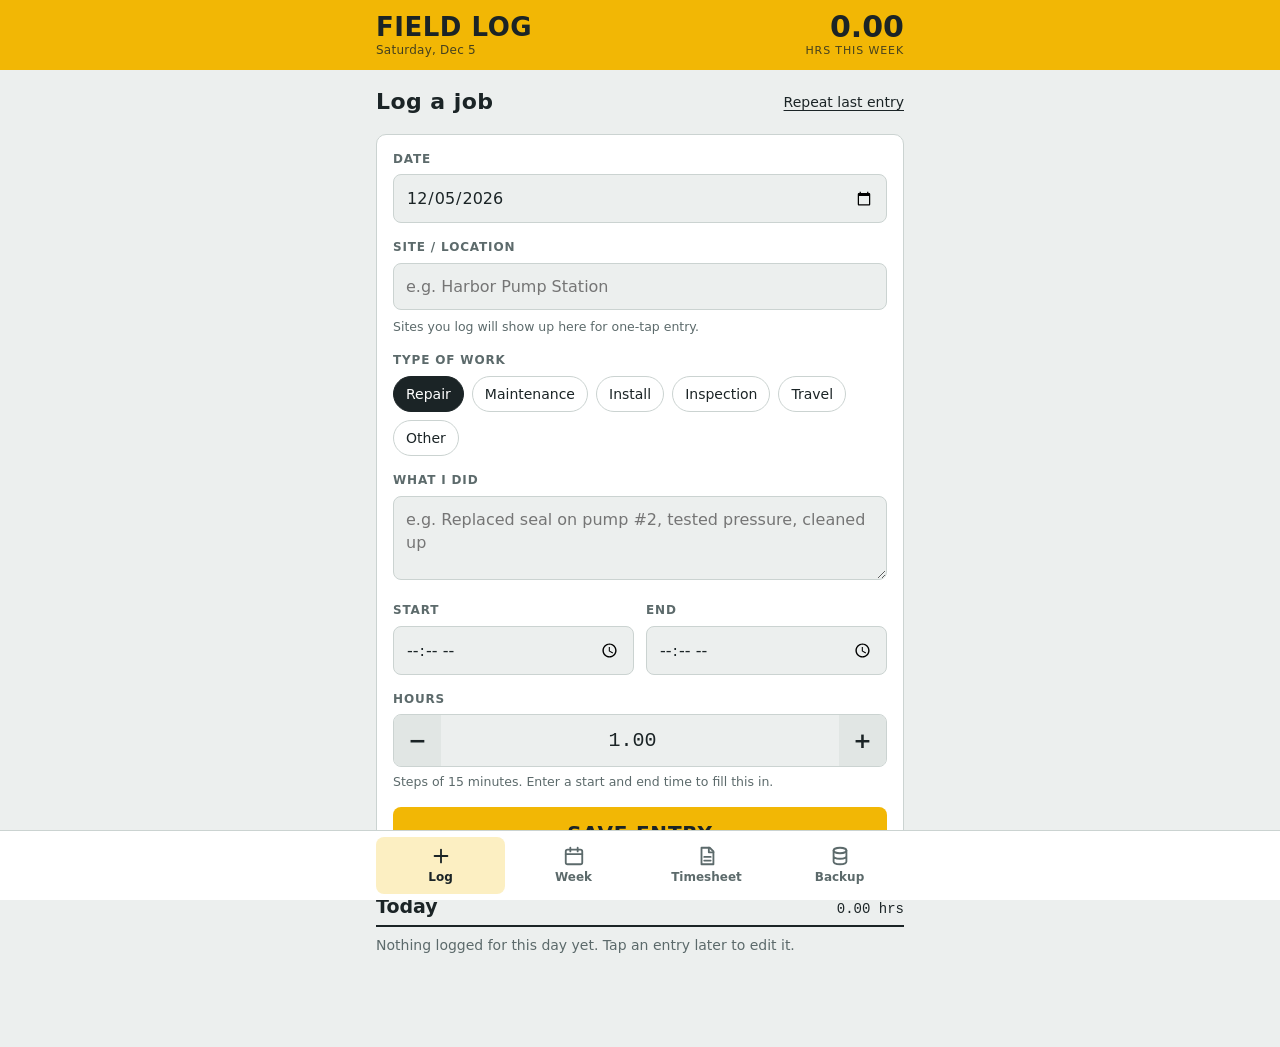
==== index.html @ 9be28cba "Add Field Log offline app Co-Authored-By: Claude Opus 5.5 <noreply@anthropic.com> Claude-Session: ht" ====
<!doctype html>
<html lang="en">
<head>
<meta charset="utf-8">
<meta name="viewport" content="width=device-width,initial-scale=1,viewport-fit=cover">
<title>Field Log</title>
<meta name="apple-mobile-web-app-capable" content="yes">
<meta name="mobile-web-app-capable" content="yes">
<meta name="apple-mobile-web-app-status-bar-style" content="default">
<meta name="apple-mobile-web-app-title" content="Field Log">
<meta name="theme-color" content="#F2B705">
<link rel="manifest" href="manifest.webmanifest">
<link rel="apple-touch-icon" href="icon-180.png">
<link rel="icon" href="icon-192.png">
<style>
:root{
  --bg:#ECEFEE; --surface:#FFFFFF; --sunk:#E1E6E4; --ink:#1B2426; --muted:#5C6A6B; --line:#CBD3D1;
  --accent:#F2B705; --accent-ink:#1B2426; --accent-soft:#FCEFC2;
  --warn:#B4540C; --warn-soft:#FBE3CF; --danger:#B3261E;
  --display:"Avenir Next Condensed","Arial Narrow","Roboto Condensed",system-ui,sans-serif;
  --body:-apple-system,BlinkMacSystemFont,"Segoe UI",Roboto,system-ui,sans-serif;
  --mono:ui-monospace,"SF Mono",Menlo,Consolas,monospace;
  --r:10px; color-scheme:light;
}
@media (prefers-color-scheme: dark){:root{
  --bg:#111618; --surface:#1A2124; --sunk:#232C2F; --ink:#E8EDEC; --muted:#9AA8A8; --line:#33403F;
  --accent:#F2B705; --accent-ink:#141A1C; --accent-soft:#3A3212;
  --warn:#F0A060; --warn-soft:#3D2716; --danger:#F2867E; color-scheme:dark}}

*{box-sizing:border-box}
html{-webkit-text-size-adjust:100%}
html,body{background:var(--bg);color:var(--ink);margin:0}
body{font-family:var(--body);font-size:15px;line-height:1.45;padding-bottom:calc(84px + env(safe-area-inset-bottom,0px))}
body::before{content:"";position:fixed;inset:0 0 auto;height:env(safe-area-inset-top,0px);z-index:10;background:var(--accent)}
[hidden]{display:none!important}
.wrap{max-width:560px;margin:0 auto;padding-left:max(16px,env(safe-area-inset-left,0px));padding-right:max(16px,env(safe-area-inset-right,0px))}
button,input,textarea{font:inherit;color:inherit}
input,textarea{font-size:16px} /* stops iPhone zooming on focus */
:focus-visible{outline:3px solid var(--accent);outline-offset:2px}

header.band{background:var(--accent);color:var(--accent-ink);position:sticky;top:env(safe-area-inset-top,0px);z-index:5}
header .wrap{padding-block:12px 14px;display:flex;align-items:flex-end;justify-content:space-between;gap:12px}
.brand{font-family:var(--display);font-weight:700;font-size:26px;letter-spacing:.02em;text-transform:uppercase;line-height:1}
.brand small{display:block;font-family:var(--body);font-weight:500;font-size:12px;letter-spacing:.02em;text-transform:none;opacity:.8;margin-top:4px}
.weekpill{text-align:right;font-family:var(--display);line-height:1}
.weekpill b{font-size:30px;font-weight:700;font-variant-numeric:tabular-nums}
.weekpill span{display:block;font-family:var(--body);font-size:11px;letter-spacing:.08em;text-transform:uppercase;margin-top:3px;opacity:.8}

main .wrap{padding-block:16px 8px;display:flex;flex-direction:column;gap:16px}
.notice{font-size:13.5px;background:var(--accent-soft);border-radius:var(--r);padding:10px 12px;display:flex;gap:10px;align-items:center;justify-content:space-between;flex-wrap:wrap}
h2{font-family:var(--display);font-weight:600;font-size:22px;letter-spacing:.02em;margin:0}
.label{display:block;font-size:12px;font-weight:600;letter-spacing:.07em;text-transform:uppercase;color:var(--muted);margin-bottom:6px}
.card{background:var(--surface);border:1px solid var(--line);border-radius:var(--r);padding:16px;display:flex;flex-direction:column;gap:16px}
.row{display:flex;gap:12px;flex-wrap:wrap}
.row > *{flex:1 1 130px;min-width:0}
input[type=text],input[type=date],input[type=time],input[type=number],textarea{width:100%;background:var(--bg);border:1px solid var(--line);border-radius:8px;padding:11px 12px;min-height:46px;-webkit-appearance:none;appearance:none}
textarea{min-height:84px;resize:vertical}
.chips{display:flex;flex-wrap:wrap;gap:8px;margin-top:8px}
.chip{border:1px solid var(--line);background:var(--surface);border-radius:999px;padding:7px 12px;font-size:14px;cursor:pointer;min-height:36px}
.chip[aria-pressed="true"]{background:var(--ink);color:var(--surface);border-color:var(--ink)}
.stepper{display:flex;align-items:stretch;border:1px solid var(--line);border-radius:8px;overflow:hidden;background:var(--bg)}
.stepper button{width:56px;border:0;background:var(--sunk);font-size:22px;font-weight:600;cursor:pointer}
.stepper input{border:0!important;border-radius:0!important;text-align:center;font-family:var(--mono);font-size:20px;background:transparent!important}
.hint{font-size:12.5px;color:var(--muted);margin-top:6px}
.btn{border:0;border-radius:8px;padding:12px 16px;min-height:48px;font-weight:600;cursor:pointer;background:var(--sunk)}
.btn.primary{background:var(--accent);color:var(--accent-ink);font-family:var(--display);font-size:20px;letter-spacing:.04em;text-transform:uppercase}
.btn.ghost{background:transparent;border:1px solid var(--line)}
.btn.danger{background:transparent;color:var(--danger);border:1px solid var(--danger)}
.btn.small{min-height:38px;padding:8px 12px;font-size:14px}
.actions{display:flex;gap:10px;flex-wrap:wrap}
.actions > *{flex:1 1 140px}
.linkbtn{background:none;border:0;color:var(--ink);text-decoration:underline;text-underline-offset:3px;cursor:pointer;padding:4px 0;font-size:14px}

.weeknav{display:flex;align-items:center;justify-content:space-between;gap:8px}
.weeknav button.arrow{width:44px;height:44px;border-radius:8px;border:1px solid var(--line);background:var(--surface);font-size:20px;cursor:pointer}
.weeknav .wk{text-align:center;font-family:var(--display);font-size:20px;font-weight:600}
.weeknav .wk small{display:block;font-family:var(--body);font-size:12px;color:var(--muted);font-weight:400}
.stats{display:grid;grid-template-columns:repeat(3,1fr);gap:1px;background:var(--line);border:1px solid var(--line);border-radius:var(--r);overflow:hidden}
.stats div{background:var(--surface);padding:12px}
.stats b{display:block;font-family:var(--display);font-size:28px;font-weight:700;font-variant-numeric:tabular-nums;line-height:1}
.stats span{font-size:11.5px;letter-spacing:.06em;text-transform:uppercase;color:var(--muted)}
.stats .ot b{color:var(--warn)}
.bars{display:grid;grid-template-columns:repeat(7,1fr);gap:6px;align-items:end;height:104px;padding:8px 4px 0;border-bottom:1px solid var(--line);position:relative}
.bars .eight{position:absolute;left:0;right:0;border-top:1px dashed var(--muted);opacity:.6}
.bars .eight span{position:absolute;right:0;top:-16px;font-size:10.5px;color:var(--muted);font-family:var(--mono)}
.bar{background:var(--accent);border-radius:4px 4px 0 0;min-height:2px}
.bar.over{background:var(--warn)}
.bar.zero{background:var(--line)}
.barlabels{display:grid;grid-template-columns:repeat(7,1fr);gap:6px;text-align:center;font-size:11.5px;color:var(--muted);padding:4px 4px 0}
.barlabels b{display:block;font-family:var(--mono);font-weight:500;color:var(--ink);font-size:12px}
.day{display:flex;flex-direction:column;gap:8px}
.dayhead{display:flex;justify-content:space-between;align-items:baseline;gap:8px;border-bottom:2px solid var(--ink);padding-bottom:4px}
.dayhead h3{margin:0;font-family:var(--display);font-size:19px;font-weight:600}
.dayhead .tot{font-family:var(--mono);font-size:14px;display:flex;gap:8px;align-items:center}
.flag{font-family:var(--body);font-size:11px;font-weight:600;letter-spacing:.05em;text-transform:uppercase;background:var(--warn-soft);color:var(--warn);border-radius:4px;padding:2px 6px}
.entry{display:grid;grid-template-columns:1fr auto;gap:4px 12px;padding:12px;background:var(--surface);border:1px solid var(--line);border-radius:8px;text-align:left;width:100%;cursor:pointer}
.entry .site{font-weight:600;min-width:0;overflow-wrap:anywhere}
.entry .hrs{font-family:var(--mono);font-size:16px;text-align:right}
.entry .what{grid-column:1/-1;color:var(--muted);font-size:14px;overflow-wrap:anywhere}
.entry .meta{grid-column:1/-1;display:flex;gap:8px;flex-wrap:wrap;font-size:12px;color:var(--muted)}
.tag{background:var(--sunk);border-radius:4px;padding:1px 6px;color:var(--ink)}
.empty{color:var(--muted);font-size:14px;margin:0}

.tablewrap{overflow-x:auto;border:1px solid var(--line);border-radius:var(--r);background:var(--surface)}
table{border-collapse:collapse;width:100%;min-width:480px;font-size:13.5px}
th,td{padding:8px 10px;text-align:left;vertical-align:top;border-bottom:1px solid var(--line)}
th{font-size:11px;letter-spacing:.07em;text-transform:uppercase;color:var(--muted);font-weight:600;background:var(--sunk)}
td.num,th.num{text-align:right;font-family:var(--mono);white-space:nowrap}
tr.sub td{background:var(--bg);font-weight:600}
tr.grand td{font-weight:700;border-bottom:0;background:var(--accent-soft)}
.sitelist{display:flex;flex-direction:column;gap:6px}
.siterow{display:flex;justify-content:space-between;gap:12px;font-size:14px;border-bottom:1px dotted var(--line);padding-bottom:4px}
.siterow span:last-child{font-family:var(--mono)}
.saved{display:flex;flex-direction:column;gap:6px}
.saved div{display:flex;justify-content:space-between;align-items:center;gap:8px;padding:6px 0;border-bottom:1px solid var(--line);font-size:14px}
.saved div span{min-width:0;overflow-wrap:anywhere}

nav.tabs{position:fixed;left:0;right:0;bottom:0;background:var(--surface);border-top:1px solid var(--line);z-index:6;padding-bottom:env(safe-area-inset-bottom,0px)}
nav.tabs .wrap{display:grid;grid-template-columns:repeat(4,1fr);gap:4px;padding-block:6px}
nav.tabs button{border:0;background:none;padding:8px 4px;border-radius:8px;cursor:pointer;display:flex;flex-direction:column;align-items:center;gap:2px;font-size:12px;font-weight:600;color:var(--muted);min-height:54px}
nav.tabs svg{width:22px;height:22px;stroke:currentColor;fill:none;stroke-width:2;stroke-linecap:round;stroke-linejoin:round}
nav.tabs button[aria-selected="true"]{color:var(--ink);background:var(--accent-soft)}

.toast{position:fixed;left:50%;transform:translateX(-50%);bottom:calc(90px + env(safe-area-inset-bottom,0px));background:var(--ink);color:var(--surface);padding:10px 16px;border-radius:8px;font-size:14px;z-index:20;max-width:calc(100% - 32px);box-shadow:0 6px 20px rgba(0,0,0,.25)}
</style>
</head>
<body>

<header class="band">
  <div class="wrap">
    <div class="brand">Field Log<small id="todayLabel">Today</small></div>
    <div class="weekpill"><b id="headWeek">0.00</b><span>hrs this week</span></div>
  </div>
</header>

<main>
  <!-- LOG -->
  <section id="tab-log" class="wrap">
    <div id="backupNotice" class="notice" hidden>
      <span id="backupNoticeText">It's been a while since your last backup.</span>
      <button type="button" class="btn small" id="backupNowBtn">Back up now</button>
    </div>
    <div class="weeknav">
      <h2 id="formTitle">Log a job</h2>
      <button type="button" class="linkbtn" id="repeatBtn">Repeat last entry</button>
    </div>
    <form id="entryForm" class="card" novalidate>
      <div><label class="label" for="fDate">Date</label><input type="date" id="fDate" required></div>
      <div>
        <label class="label" for="fSite">Site / location</label>
        <input type="text" id="fSite" list="siteList" placeholder="e.g. Harbor Pump Station" autocomplete="off" required>
        <datalist id="siteList"></datalist>
        <div class="chips" id="siteChips"></div>
      </div>
      <div>
        <span class="label" id="catLabel">Type of work</span>
        <div class="chips" id="catChips" role="group" aria-labelledby="catLabel" style="margin-top:0"></div>
      </div>
      <div>
        <label class="label" for="fWhat">What I did</label>
        <textarea id="fWhat" placeholder="e.g. Replaced seal on pump #2, tested pressure, cleaned up"></textarea>
      </div>
      <div class="row">
        <div><label class="label" for="fStart">Start</label><input type="time" id="fStart"></div>
        <div><label class="label" for="fEnd">End</label><input type="time" id="fEnd"></div>
      </div>
      <div>
        <label class="label" for="fHours">Hours</label>
        <div class="stepper">
          <button type="button" id="hMinus" aria-label="Subtract 15 minutes">−</button>
          <input type="number" id="fHours" min="0" max="24" step="0.25" inputmode="decimal" value="1.00">
          <button type="button" id="hPlus" aria-label="Add 15 minutes">+</button>
        </div>
        <div class="hint" id="hoursHint">Steps of 15 minutes. Enter a start and end time to fill this in.</div>
      </div>
      <div class="actions">
        <button type="submit" class="btn primary" id="saveBtn" style="flex-basis:100%">Save entry</button>
        <button type="button" class="btn ghost" id="cancelEdit" hidden>Cancel</button>
        <button type="button" class="btn danger" id="deleteBtn" hidden>Delete</button>
      </div>
    </form>
    <div class="day" id="todayList"></div>
  </section>

  <!-- WEEK -->
  <section id="tab-week" class="wrap" hidden>
    <div class="weeknav">
      <button type="button" class="arrow prevWk" aria-label="Previous week">‹</button>
      <div class="wk"><span class="wkLabel"></span><small class="wkRange"></small></div>
      <button type="button" class="arrow nextWk" aria-label="Next week">›</button>
    </div>
    <div class="stats" id="weekStats"></div>
    <div>
      <div class="bars" id="weekBars"></div>
      <div class="barlabels" id="weekBarLabels"></div>
    </div>
    <div id="weekDays" style="display:flex;flex-direction:column;gap:20px"></div>
  </section>

  <!-- TIMESHEET -->
  <section id="tab-sheet" class="wrap" hidden>
    <div class="weeknav">
      <button type="button" class="arrow prevWk" aria-label="Previous week">‹</button>
      <div class="wk"><span class="wkLabel"></span><small class="wkRange"></small></div>
      <button type="button" class="arrow nextWk" aria-label="Next week">›</button>
    </div>
    <div class="card">
      <div><label class="label" for="fName">Employee name on timesheet</label><input type="text" id="fName" placeholder="Your name" autocomplete="name"></div>
      <div class="actions">
        <button type="button" class="btn primary" id="csvBtn">Export timesheet</button>
        <button type="button" class="btn ghost" id="copyBtn">Copy as text</button>
      </div>
      <div class="hint">Export makes a CSV file you can email, AirDrop or save to Files. It opens in Excel, Google Sheets or Numbers.</div>
      <textarea id="copyFallback" hidden readonly style="min-height:200px"></textarea>
    </div>
    <div class="tablewrap"><table id="sheetTable"></table></div>
    <div class="card">
      <h2 style="font-size:19px">Hours by site</h2>
      <div class="sitelist" id="bySite"></div>
    </div>
  </section>

  <!-- DATA -->
  <section id="tab-data" class="wrap" hidden>
    <div class="card">
      <h2 style="font-size:19px">Backup</h2>
      <p class="empty" style="color:var(--ink)">Your log is stored only on this phone. Save a backup file to iCloud Drive or email it to yourself so you don't lose it if the phone is lost or replaced.</p>
      <p class="empty" id="backupStatus"></p>
      <div class="actions">
        <button type="button" class="btn primary" id="backupBtn">Save backup</button>
        <button type="button" class="btn ghost" id="restoreBtn">Restore from backup</button>
      </div>
      <input type="file" id="restoreFile" accept=".json,application/json" hidden>
      <div id="restoreConfirm" class="notice" hidden>
        <span id="restoreText"></span>
        <div class="actions" style="flex-basis:100%">
          <button type="button" class="btn small" id="restoreMerge">Add to my log</button>
          <button type="button" class="btn small danger" id="restoreReplace">Replace my log</button>
          <button type="button" class="btn small ghost" id="restoreCancel">Cancel</button>
        </div>
      </div>
    </div>
    <div class="card">
      <h2 style="font-size:19px">Saved sites</h2>
      <div class="saved" id="savedSites"></div>
      <div class="hint">Sites are saved when you log a job there. Remove ones you no longer visit.</div>
    </div>
    <div class="card">
      <h2 style="font-size:19px">About this app</h2>
      <p class="empty" id="aboutText">Works offline. Entries never leave this phone unless you export or back them up.</p>
    </div>
  </section>
</main>

<nav class="tabs" aria-label="Sections">
  <div class="wrap" role="tablist">
    <button role="tab" data-tab="log" aria-selected="true"><svg viewBox="0 0 24 24"><path d="M12 5v14M5 12h14"/></svg>Log</button>
    <button role="tab" data-tab="week" aria-selected="false"><svg viewBox="0 0 24 24"><rect x="3" y="5" width="18" height="16" rx="2"/><path d="M3 10h18M8 3v4M16 3v4"/></svg>Week</button>
    <button role="tab" data-tab="sheet" aria-selected="false"><svg viewBox="0 0 24 24"><path d="M6 3h9l4 4v14H6z"/><path d="M14 3v5h5M9 13h7M9 17h7"/></svg>Timesheet</button>
    <button role="tab" data-tab="data" aria-selected="false"><svg viewBox="0 0 24 24"><ellipse cx="12" cy="6" rx="7" ry="3"/><path d="M5 6v6c0 1.7 3.1 3 7 3s7-1.3 7-3V6M5 12v6c0 1.7 3.1 3 7 3s7-1.3 7-3v-6"/></svg>Backup</button>
  </div>
</nav>

<script>
(function(){
const APP_VERSION="1.0";
const CATS=["Repair","Maintenance","Install","Inspection","Travel","Other"];
const DAYS=["Mon","Tue","Wed","Thu","Fri","Sat","Sun"];
const $=s=>document.querySelector(s), $$=s=>[...document.querySelectorAll(s)];
const pad=n=>String(n).padStart(2,"0");
const iso=d=>d.getFullYear()+"-"+pad(d.getMonth()+1)+"-"+pad(d.getDate());
const parse=s=>{const [y,m,d]=s.split("-").map(Number);return new Date(y,m-1,d)};
const addDays=(d,n)=>{const x=new Date(d);x.setDate(x.getDate()+n);return x};
const monday=d=>{const x=new Date(d.getFullYear(),d.getMonth(),d.getDate());return addDays(x,-((x.getDay()+6)%7))};
const fmtH=h=>(Math.round(h*100)/100).toFixed(2);
const q4=h=>Math.round(h*4)/4;
const longDate=d=>d.toLocaleDateString(undefined,{weekday:"long",month:"short",day:"numeric"});
const shortDate=d=>d.toLocaleDateString(undefined,{month:"short",day:"numeric"});
const uid=()=>"e"+Date.now().toString(36)+Math.random().toString(36).slice(2,7);
function esc(s){return String(s??"").replace(/[&<>"']/g,c=>({"&":"&amp;","<":"&lt;",">":"&gt;",'"':"&quot;","'":"&#39;"}[c]))}

/* ---------- state + on-phone storage ---------- */
const KEY="fieldlog.data.v1";
const state={entries:[],prefs:{sites:[],name:"",lastBackup:0},weekStart:monday(new Date()),editing:null,cat:"Repair"};
function load(){
  try{const raw=localStorage.getItem(KEY); if(raw){const o=JSON.parse(raw); state.entries=Array.isArray(o.entries)?o.entries:[]; state.prefs=Object.assign(state.prefs,o.prefs||{});}}
  catch(e){toast("Couldn't read saved data on this phone.");}
}
function persist(){
  try{localStorage.setItem(KEY,JSON.stringify({version:1,entries:state.entries,prefs:state.prefs}));return true;}
  catch(e){toast("Couldn't save. Your phone may be out of storage.");return false;}
}
// Ask iOS to keep this data even when storage is low.
try{navigator.storage&&navigator.storage.persist&&navigator.storage.persist();}catch(e){}

/* ---------- toast ---------- */
let toastT;
function toast(msg){let t=$(".toast"); if(!t){t=document.createElement("div");t.className="toast";t.setAttribute("role","status");document.body.appendChild(t);} t.textContent=msg; t.hidden=false; clearTimeout(toastT); toastT=setTimeout(()=>t.hidden=true,2800);}

/* ---------- tabs ---------- */
$$("nav.tabs button").forEach(b=>b.addEventListener("click",()=>showTab(b.dataset.tab)));
function showTab(t){
  $$("nav.tabs button").forEach(b=>b.setAttribute("aria-selected",b.dataset.tab===t));
  ["log","week","sheet","data"].forEach(k=>$("#tab-"+k).hidden=k!==t);
  window.scrollTo(0,0);
}

/* ---------- form ---------- */
const fDate=$("#fDate"),fSite=$("#fSite"),fWhat=$("#fWhat"),fStart=$("#fStart"),fEnd=$("#fEnd"),fHours=$("#fHours");
function renderCats(){$("#catChips").innerHTML=CATS.map(c=>`<button type="button" class="chip" aria-pressed="${c===state.cat}" data-cat="${c}">${c}</button>`).join("");}
$("#catChips").addEventListener("click",e=>{const b=e.target.closest("[data-cat]");if(!b)return;state.cat=b.dataset.cat;renderCats();});
function setHours(h){h=Math.max(0,Math.min(24,q4(h)));fHours.value=fmtH(h);}
$("#hMinus").onclick=()=>{setHours((parseFloat(fHours.value)||0)-0.25);clearTimes();};
$("#hPlus").onclick=()=>{setHours((parseFloat(fHours.value)||0)+0.25);clearTimes();};
function clearTimes(){if(fStart.value||fEnd.value){fStart.value="";fEnd.value="";$("#hoursHint").textContent="Start and end cleared because hours were changed by hand.";}}
function calcFromTimes(){
  if(!fStart.value||!fEnd.value)return;
  const [sh,sm]=fStart.value.split(":").map(Number),[eh,em]=fEnd.value.split(":").map(Number);
  let mins=(eh*60+em)-(sh*60+sm); if(mins<0)mins+=1440;
  setHours(mins/60);
  $("#hoursHint").textContent=`${fStart.value} to ${fEnd.value} = ${fmtH(q4(mins/60))} hrs, rounded to the nearest 15 minutes.`;
}
fStart.addEventListener("change",calcFromTimes); fEnd.addEventListener("change",calcFromTimes);
fSite.addEventListener("input",renderSiteChips);

function resetForm(keepDate){
  state.editing=null;
  if(!keepDate) fDate.value=iso(new Date());
  fSite.value="";fWhat.value="";fStart.value="";fEnd.value="";setHours(1);
  $("#hoursHint").textContent="Steps of 15 minutes. Enter a start and end time to fill this in.";
  $("#formTitle").textContent="Log a job"; $("#saveBtn").textContent="Save entry";
  $("#cancelEdit").hidden=true; $("#deleteBtn").hidden=true; armDelete(false);
  renderAll();
}
function loadForEdit(id){
  const e=state.entries.find(x=>x.id===id); if(!e)return;
  state.editing=id; fDate.value=e.date; fSite.value=e.site; fWhat.value=e.task||""; fStart.value=e.start||""; fEnd.value=e.end||"";
  setHours(e.hours); state.cat=e.category||"Other"; renderCats();
  $("#formTitle").textContent="Edit entry"; $("#saveBtn").textContent="Save changes";
  $("#cancelEdit").hidden=false; $("#deleteBtn").hidden=false; armDelete(false);
  showTab("log"); renderSiteChips(); renderToday();
}
$("#cancelEdit").onclick=()=>resetForm();
let delArmed=false,delT;
function armDelete(on){delArmed=on;$("#deleteBtn").textContent=on?"Tap again to delete":"Delete";clearTimeout(delT);if(on)delT=setTimeout(()=>armDelete(false),4000);}
$("#deleteBtn").onclick=()=>{
  if(!delArmed){armDelete(true);return;}
  const id=state.editing; state.entries=state.entries.filter(x=>x.id!==id);
  if(persist())toast("Entry deleted"); resetForm();
};
$("#repeatBtn").onclick=()=>{
  const last=[...state.entries].sort((a,b)=>(b.createdAt||0)-(a.createdAt||0))[0];
  if(!last){toast("No previous entry to repeat yet");return;}
  fSite.value=last.site; fWhat.value=last.task||""; state.cat=last.category||"Other"; setHours(last.hours); fStart.value="";fEnd.value="";
  renderCats(); renderSiteChips(); toast("Filled in from your last entry");
};
$("#entryForm").addEventListener("submit",ev=>{
  ev.preventDefault();
  const site=fSite.value.trim(), hours=q4(parseFloat(fHours.value)||0);
  if(!fDate.value){toast("Pick a date");return;}
  if(!site){toast("Add the site or location");fSite.focus();return;}
  if(hours<=0){toast("Hours must be more than 0");return;}
  const prev=state.editing?state.entries.find(x=>x.id===state.editing):null;
  const entry={id:state.editing||uid(),date:fDate.value,site,category:state.cat,task:fWhat.value.trim(),start:fStart.value||"",end:fEnd.value||"",hours,createdAt:prev?.createdAt||Date.now()};
  const i=state.entries.findIndex(x=>x.id===entry.id); if(i>=0)state.entries[i]=entry; else state.entries.push(entry);
  if(!state.prefs.sites.some(s=>s.toLowerCase()===site.toLowerCase())) state.prefs.sites=[site,...state.prefs.sites].slice(0,60);
  const wasEdit=!!state.editing;
  if(persist()) toast(wasEdit?"Changes saved":`Saved ${fmtH(hours)} hrs at ${site}`);
  resetForm(true);
});

function recentSites(){
  const seen=[];[...state.entries].sort((a,b)=>(b.createdAt||0)-(a.createdAt||0)).forEach(e=>{if(!seen.includes(e.site))seen.push(e.site)});
  state.prefs.sites.forEach(s=>{if(!seen.includes(s))seen.push(s)});
  return seen;
}
function renderSiteChips(){
  const all=recentSites();
  $("#siteList").innerHTML=all.map(s=>`<option value="${esc(s)}"></option>`).join("");
  const cur=fSite.value.trim().toLowerCase();
  const chips=all.slice(0,5);
  $("#siteChips").innerHTML=chips.length?chips.map(s=>`<button type="button" class="chip" aria-pressed="${s.toLowerCase()===cur}" data-site="${esc(s)}">${esc(s)}</button>`).join(""):`<span class="hint" style="margin:0">Sites you log will show up here for one-tap entry.</span>`;
}
$("#siteChips").addEventListener("click",e=>{const b=e.target.closest("[data-site]");if(!b)return;fSite.value=b.dataset.site;renderSiteChips();});

/* ---------- data helpers ---------- */
function weekData(){
  const start=state.weekStart,end=addDays(start,6),s=iso(start),e=iso(end);
  const list=state.entries.filter(x=>x.date>=s&&x.date<=e).sort((a,b)=>a.date.localeCompare(b.date)||(a.start||"").localeCompare(b.start||"")||(a.createdAt||0)-(b.createdAt||0));
  const days=DAYS.map((n,i)=>{const d=addDays(start,i),k=iso(d),items=list.filter(x=>x.date===k);return{name:n,date:d,key:k,items,total:items.reduce((t,x)=>t+x.hours,0)}});
  const total=days.reduce((t,d)=>t+d.total,0);
  return{start,end,list,days,total,ot:Math.max(0,total-40),reg:Math.min(40,total)};
}

/* ---------- renderers ---------- */
function entryHTML(e){
  const time=e.start&&e.end?`<span>${e.start}–${e.end}</span>`:"";
  return `<button type="button" class="entry" data-edit="${esc(e.id)}"><span class="site">${esc(e.site)}</span><span class="hrs">${fmtH(e.hours)}</span>${e.task?`<span class="what">${esc(e.task)}</span>`:""}<span class="meta"><span class="tag">${esc(e.category||"Other")}</span>${time}</span></button>`;
}
document.addEventListener("click",e=>{const b=e.target.closest("[data-edit]");if(b)loadForEdit(b.dataset.edit);});

function renderToday(){
  const k=fDate.value||iso(new Date()),d=parse(k);
  const items=state.entries.filter(x=>x.date===k).sort((a,b)=>(a.start||"").localeCompare(b.start||"")||(a.createdAt||0)-(b.createdAt||0));
  const tot=items.reduce((t,x)=>t+x.hours,0);
  $("#todayList").innerHTML=`<div class="dayhead"><h3>${k===iso(new Date())?"Today":longDate(d)}</h3><span class="tot">${tot>8?'<span class="flag">Over 8</span>':""}${fmtH(tot)} hrs</span></div>`+
    (items.length?items.map(entryHTML).join(""):`<p class="empty">Nothing logged for this day yet. Tap an entry later to edit it.</p>`);
}
fDate.addEventListener("change",renderToday);

function weekLabels(w){
  const m=monday(new Date());
  const lbl=iso(w.start)===iso(m)?"This week":iso(w.start)===iso(addDays(m,-7))?"Last week":"Week of "+shortDate(w.start);
  $$(".wkLabel").forEach(el=>el.textContent=lbl);
  $$(".wkRange").forEach(el=>el.textContent=`${shortDate(w.start)} – ${shortDate(w.end)}, ${w.end.getFullYear()}`);
}
$$(".prevWk").forEach(b=>b.onclick=()=>{state.weekStart=addDays(state.weekStart,-7);renderWeek();renderSheet();});
$$(".nextWk").forEach(b=>b.onclick=()=>{state.weekStart=addDays(state.weekStart,7);renderWeek();renderSheet();});

function renderWeek(){
  const w=weekData(); weekLabels(w);
  const worked=w.days.filter(d=>d.items.length);
  $("#weekStats").innerHTML=`<div><b>${fmtH(w.total)}</b><span>Total hrs</span></div><div class="${w.ot>0?"ot":""}"><b>${fmtH(w.ot)}</b><span>Over 40</span></div><div><b>${worked.length}</b><span>Days worked</span></div>`;
  const max=Math.max(10,...w.days.map(d=>d.total));
  $("#weekBars").innerHTML=`<div class="eight" style="bottom:${8/max*96}px"><span>8h</span></div>`+w.days.map(d=>`<div class="bar ${d.total===0?"zero":d.total>8?"over":""}" style="height:${Math.max(2,d.total/max*96)}px"></div>`).join("");
  $("#weekBarLabels").innerHTML=w.days.map(d=>`<div>${d.name}<b>${d.total?fmtH(d.total):"–"}</b></div>`).join("");
  $("#weekDays").innerHTML=worked.length?worked.map(d=>`<div class="day"><div class="dayhead"><h3>${longDate(d.date)}</h3><span class="tot">${d.total>8?'<span class="flag">Over 8</span>':""}${fmtH(d.total)} hrs</span></div>${d.items.map(entryHTML).join("")}</div>`).join(""):`<p class="empty">No jobs logged this week. Use the Log tab to add your first one.</p>`;
}

function renderSheet(){
  const w=weekData(); weekLabels(w);
  if(document.activeElement!==$("#fName")) $("#fName").value=state.prefs.name||"";
  let rows=`<thead><tr><th>Date</th><th>Site</th><th>Work performed</th><th>Time</th><th class="num">Hrs</th></tr></thead><tbody>`;
  const worked=w.days.filter(d=>d.items.length);
  if(!worked.length) rows+=`<tr><td colspan="5" class="empty">No jobs logged this week.</td></tr>`;
  worked.forEach(d=>{
    d.items.forEach((x,i)=>{rows+=`<tr><td>${i===0?`${d.name} ${shortDate(d.date)}`:""}</td><td>${esc(x.site)}</td><td>${esc(x.category)}${x.task?": "+esc(x.task):""}</td><td>${x.start&&x.end?x.start+"–"+x.end:""}</td><td class="num">${fmtH(x.hours)}</td></tr>`;});
    rows+=`<tr class="sub"><td colspan="4">${d.name} total${d.total>8?" (over 8)":""}</td><td class="num">${fmtH(d.total)}</td></tr>`;
  });
  rows+=`<tr class="grand"><td colspan="4">Week total · Regular ${fmtH(w.reg)} · Over 40: ${fmtH(w.ot)}</td><td class="num">${fmtH(w.total)}</td></tr></tbody>`;
  $("#sheetTable").innerHTML=rows;
  const bySite={}; w.list.forEach(x=>bySite[x.site]=(bySite[x.site]||0)+x.hours);
  const sites=Object.entries(bySite).sort((a,b)=>b[1]-a[1]);
  $("#bySite").innerHTML=sites.length?sites.map(([s,h])=>`<div class="siterow"><span>${esc(s)}</span><span>${fmtH(h)}</span></div>`).join(""):`<p class="empty">No hours this week.</p>`;
}
let nameT;
$("#fName").addEventListener("input",()=>{clearTimeout(nameT);nameT=setTimeout(()=>{state.prefs.name=$("#fName").value.trim();persist();},500);});

function renderData(){
  const lb=state.prefs.lastBackup;
  $("#backupStatus").textContent=`${state.entries.length} entr${state.entries.length===1?"y":"ies"} on this phone. `+(lb?`Last backup: ${new Date(lb).toLocaleDateString(undefined,{month:"short",day:"numeric",year:"numeric"})}.`:"No backup yet.");
  $("#savedSites").innerHTML=state.prefs.sites.length?state.prefs.sites.map(s=>`<div><span>${esc(s)}</span><button type="button" class="btn ghost small" data-rmsite="${esc(s)}">Remove</button></div>`).join(""):`<p class="empty">No saved sites yet.</p>`;
  const stale=state.entries.length>0&&(!lb||Date.now()-lb>7*864e5);
  $("#backupNotice").hidden=!stale;
  if(stale)$("#backupNoticeText").textContent=lb?"It's been over a week since your last backup.":"You haven't backed up your log yet.";
  $("#aboutText").textContent=`Version ${APP_VERSION}. Works offline. Entries never leave this phone unless you export or back them up.`;
}
$("#savedSites").addEventListener("click",e=>{const b=e.target.closest("[data-rmsite]");if(!b)return;state.prefs.sites=state.prefs.sites.filter(s=>s!==b.dataset.rmsite);persist();renderAll();toast("Site removed");});

/* ---------- export / share ---------- */
// On iPhone this opens the share sheet (Save to Files, Mail, AirDrop). Elsewhere it downloads.
async function shareFile(filename,text,mime){
  const file=new File([text],filename,{type:mime});
  if(navigator.canShare&&navigator.canShare({files:[file]})){
    try{await navigator.share({files:[file],title:filename});return "shared";}
    catch(e){if(e&&e.name==="AbortError")return "cancelled";}
  }
  const url=URL.createObjectURL(file); const a=document.createElement("a");
  a.href=url;a.download=filename;document.body.appendChild(a);a.click();a.remove();
  setTimeout(()=>URL.revokeObjectURL(url),10000);
  return "downloaded";
}
function csvCell(v){v=String(v??"");return /[",\r\n]/.test(v)?'"'+v.replace(/"/g,'""')+'"':v;}
function buildCSV(){
  const w=weekData(),L=[],row=a=>L.push(a.map(csvCell).join(","));
  row(["Timesheet"]); row(["Employee",state.prefs.name||""]); row(["Week",`${iso(w.start)} to ${iso(w.end)}`]); L.push("");
  row(["Date","Day","Site","Type of work","Work performed","Start","End","Hours"]);
  w.days.forEach(d=>d.items.forEach(x=>row([x.date,d.name,x.site,x.category,x.task,x.start,x.end,fmtH(x.hours)])));
  L.push("");
  w.days.forEach(d=>row(["",d.name+" total","","","","","",fmtH(d.total)]));
  row(["","Regular hours","","","","","",fmtH(w.reg)]); row(["","Over 40 hours","","","","","",fmtH(w.ot)]); row(["","Week total","","","","","",fmtH(w.total)]);
  return{text:"﻿"+L.join("\r\n"),w};
}
function buildText(){
  const w=weekData(); let t=`TIMESHEET${state.prefs.name?" – "+state.prefs.name:""}\nWeek: ${shortDate(w.start)} – ${shortDate(w.end)}, ${w.end.getFullYear()}\n\n`;
  w.days.filter(d=>d.items.length).forEach(d=>{t+=`${d.name} ${shortDate(d.date)} — ${fmtH(d.total)} hrs\n`;d.items.forEach(x=>t+=`  • ${x.site} (${x.category}) ${fmtH(x.hours)} hrs${x.start&&x.end?" "+x.start+"–"+x.end:""}${x.task?": "+x.task:""}\n`);});
  return t+`\nRegular: ${fmtH(w.reg)}   Over 40: ${fmtH(w.ot)}   Total: ${fmtH(w.total)} hrs`;
}
$("#csvBtn").onclick=async()=>{
  const{text,w}=buildCSV();
  if(!w.list.length){toast("No entries this week to export");return;}
  const r=await shareFile(`timesheet_${iso(w.start)}.csv`,text,"text/csv");
  if(r!=="cancelled")toast("Timesheet ready");
};
$("#copyBtn").onclick=()=>{
  const t=buildText();
  const fb=()=>{const ta=$("#copyFallback");ta.hidden=false;ta.value=t;ta.focus();ta.select();toast("Text selected. Tap Copy.");};
  try{navigator.clipboard.writeText(t).then(()=>toast("Timesheet copied"),fb);}catch(e){fb();}
};

/* ---------- backup / restore ---------- */
async function doBackup(){
  const data=JSON.stringify({app:"field-log",version:1,exportedAt:new Date().toISOString(),entries:state.entries,prefs:{sites:state.prefs.sites,name:state.prefs.name}},null,1);
  const r=await shareFile(`field-log-backup_${iso(new Date())}.json`,data,"application/json");
  if(r==="cancelled"){toast("Backup cancelled");return;}
  state.prefs.lastBackup=Date.now(); persist(); renderData(); toast("Backup saved");
}
$("#backupBtn").onclick=doBackup;
$("#backupNowBtn").onclick=()=>{showTab("data");doBackup();};
let pending=null;
$("#restoreBtn").onclick=()=>$("#restoreFile").click();
$("#restoreFile").addEventListener("change",async e=>{
  const f=e.target.files[0]; e.target.value=""; if(!f)return;
  try{
    const o=JSON.parse(await f.text());
    if(o.app!=="field-log"||!Array.isArray(o.entries))throw 0;
    pending=o;
    $("#restoreText").textContent=`This backup has ${o.entries.length} entries from ${o.exportedAt?new Date(o.exportedAt).toLocaleDateString():"an earlier date"}. Add them to your current log, or replace your log with the backup?`;
    $("#restoreConfirm").hidden=false;
  }catch(err){toast("That file isn't a Field Log backup.");}
});
function finishRestore(replace){
  if(!pending)return;
  if(replace){state.entries=pending.entries;}
  else{const ids=new Set(state.entries.map(x=>x.id));pending.entries.forEach(x=>{if(!ids.has(x.id))state.entries.push(x)});}
  const sites=new Set([...(state.prefs.sites||[]),...((pending.prefs&&pending.prefs.sites)||[])]);
  state.prefs.sites=[...sites]; if(!state.prefs.name&&pending.prefs&&pending.prefs.name)state.prefs.name=pending.prefs.name;
  pending=null; $("#restoreConfirm").hidden=true;
  if(persist())toast(replace?"Log replaced from backup":"Backup entries added"); renderAll();
}
$("#restoreMerge").onclick=()=>finishRestore(false);
$("#restoreReplace").onclick=()=>finishRestore(true);
$("#restoreCancel").onclick=()=>{pending=null;$("#restoreConfirm").hidden=true;};

/* ---------- boot ---------- */
function renderAll(){
  $("#todayLabel").textContent=longDate(new Date());
  const m=monday(new Date()),s=iso(m),e=iso(addDays(m,6));
  $("#headWeek").textContent=fmtH(state.entries.filter(x=>x.date>=s&&x.date<=e).reduce((t,x)=>t+x.hours,0));
  renderSiteChips(); renderToday(); renderWeek(); renderSheet(); renderData();
}
load(); fDate.value=iso(new Date()); renderCats(); setHours(1); renderAll();
// Refresh "today" when the app is reopened on a new day.
document.addEventListener("visibilitychange",()=>{if(!document.hidden&&!state.editing&&fDate.value<iso(new Date())){fDate.value=iso(new Date());state.weekStart=monday(new Date());renderAll();}});

if("serviceWorker" in navigator){window.addEventListener("load",()=>navigator.serviceWorker.register("sw.js").catch(()=>{}));}
})();
</script>
</body>
</html>
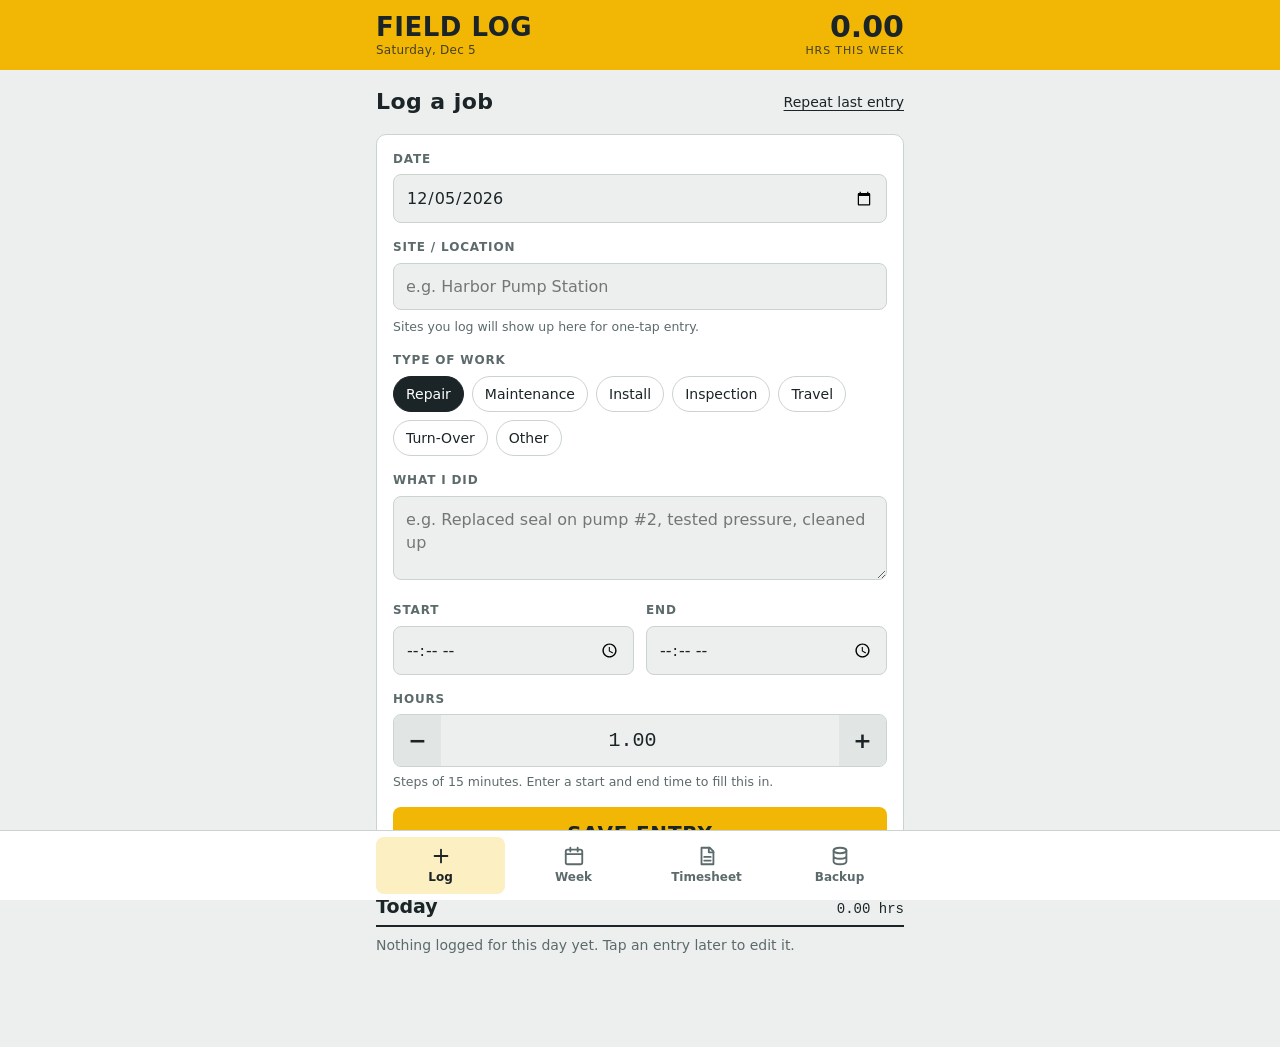
==== commit 8e0bc240: "Add 'Turn-Over' category to CATS array" ====
--- a/index.html
+++ b/index.html
@@ -264,7 +264,7 @@
 <script>
 (function(){
 const APP_VERSION="1.0";
-const CATS=["Repair","Maintenance","Install","Inspection","Travel","Other"];
+const CATS=["Repair","Maintenance","Install","Inspection","Travel","Turn-Over","Other"];
 const DAYS=["Mon","Tue","Wed","Thu","Fri","Sat","Sun"];
 const $=s=>document.querySelector(s), $$=s=>[...document.querySelectorAll(s)];
 const pad=n=>String(n).padStart(2,"0");
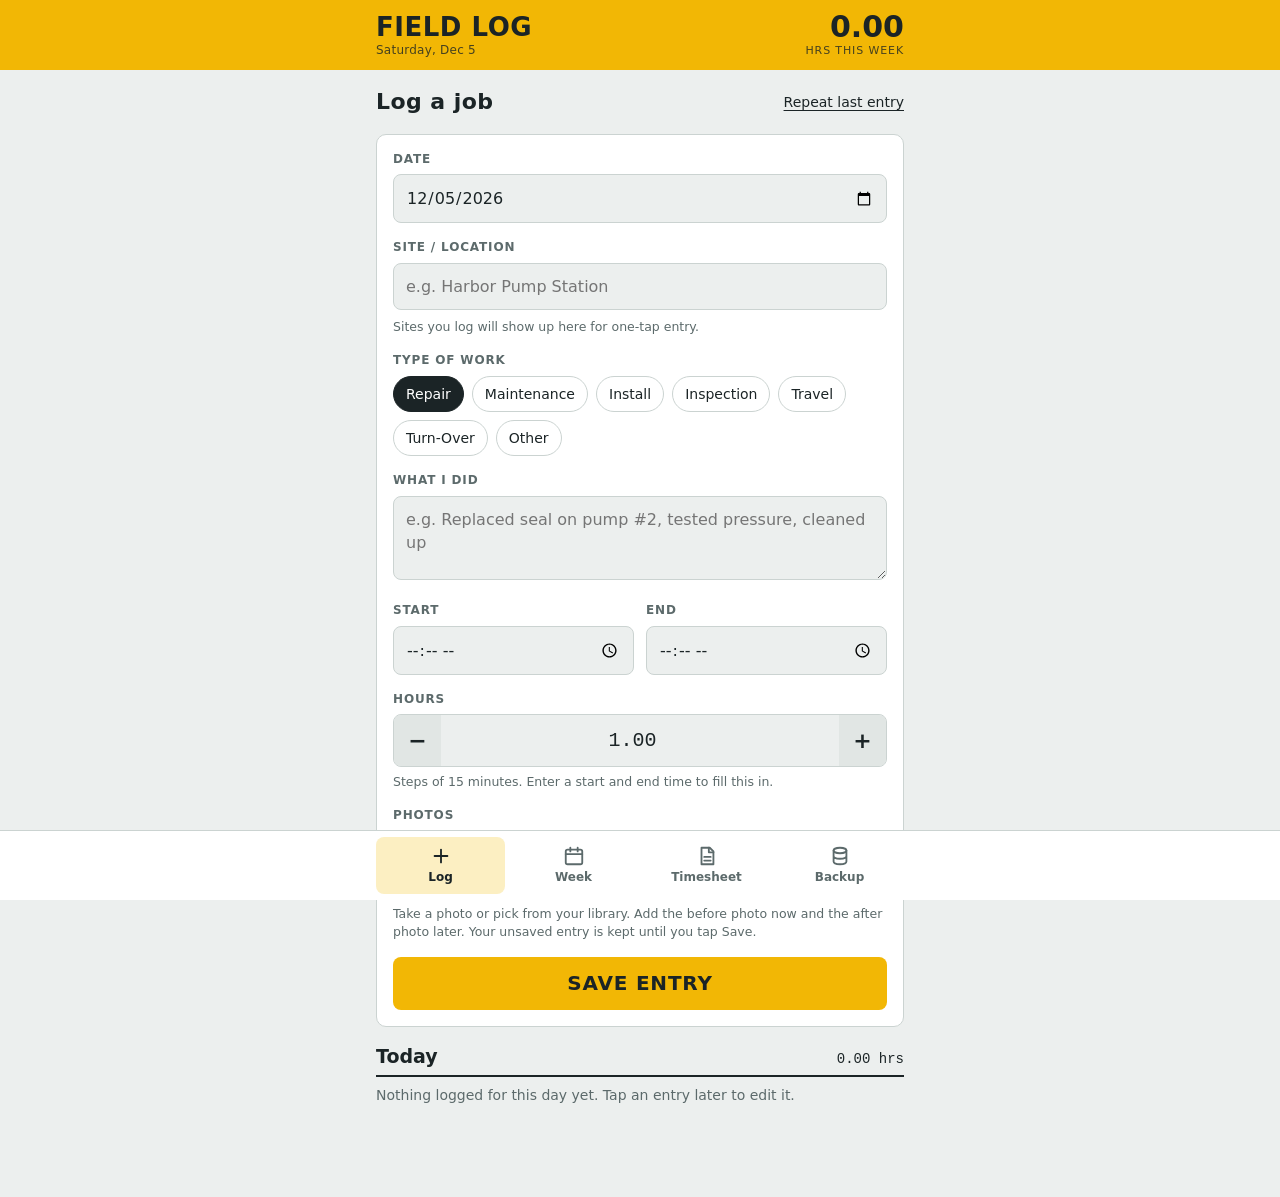
==== commit c59a4309: "Add before/after photos to entries Photos are resized and stored on the phone, shown on entry cards," ====
--- a/index.html
+++ b/index.html
@@ -28,7 +28,9 @@
   --warn:#F0A060; --warn-soft:#3D2716; --danger:#F2867E; color-scheme:dark}}
 
 *{box-sizing:border-box}
-html{-webkit-text-size-adjust:100%}
+html{-webkit-text-size-adjust:100%;touch-action:manipulation}
+button,a,input,textarea,label{touch-action:manipulation;-webkit-tap-highlight-color:transparent}
+.stepper button{-webkit-user-select:none;user-select:none}
 html,body{background:var(--bg);color:var(--ink);margin:0}
 body{font-family:var(--body);font-size:15px;line-height:1.45;padding-bottom:calc(84px + env(safe-area-inset-bottom,0px))}
 body::before{content:"";position:fixed;inset:0 0 auto;height:env(safe-area-inset-top,0px);z-index:10;background:var(--accent)}
@@ -115,6 +117,27 @@
 .saved div{display:flex;justify-content:space-between;align-items:center;gap:8px;padding:6px 0;border-bottom:1px solid var(--line);font-size:14px}
 .saved div span{min-width:0;overflow-wrap:anywhere}
 
+.photos{display:flex;flex-direction:column;gap:10px}
+.photobtns{display:flex;gap:10px;flex-wrap:wrap}
+.photoadd{flex:1 1 140px;display:flex;align-items:center;justify-content:center;position:relative;cursor:pointer;text-align:center}
+.photoadd input{position:absolute;width:1px;height:1px;opacity:0;pointer-events:none}
+.photoadd:focus-within{outline:3px solid var(--accent);outline-offset:2px}
+.thumbs{display:grid;grid-template-columns:repeat(auto-fill,minmax(84px,1fr));gap:8px}
+.thumbs:empty{display:none}
+.thumb{position:relative;aspect-ratio:1;max-width:100%;border-radius:8px;overflow:hidden;border:1px solid var(--line);background:var(--sunk);padding:0;cursor:pointer}
+.thumb img{width:100%;height:100%;object-fit:cover;display:block}
+.kind{position:absolute;left:4px;bottom:4px;font-size:10px;font-weight:700;letter-spacing:.06em;text-transform:uppercase;background:var(--ink);color:var(--surface);border-radius:4px;padding:1px 5px}
+.kind.after{background:var(--accent);color:var(--accent-ink)}
+.entry .pstrip{grid-column:1/-1;display:flex;gap:6px;align-items:center;flex-wrap:wrap}
+.entry .pstrip img{width:44px;height:44px;object-fit:cover;border-radius:6px;border:1px solid var(--line);display:block}
+.viewer{position:fixed;inset:0;z-index:30;background:#000;color:#fff;display:flex;flex-direction:column;padding:env(safe-area-inset-top,0px) env(safe-area-inset-right,0px) env(safe-area-inset-bottom,0px) env(safe-area-inset-left,0px)}
+.viewer .vimg{flex:1;min-height:0;display:flex;align-items:center;justify-content:center;padding:4px}
+.viewer img{max-width:100%;max-height:100%;object-fit:contain}
+.viewer .vbar{display:flex;gap:8px;flex-wrap:wrap;padding:10px 16px;align-items:center;justify-content:space-between}
+.viewer .vbar .btn{background:#2a3033;color:#fff;min-height:44px;padding:8px 12px;font-size:14px;flex:1 1 auto}
+.viewer .vbar .btn:disabled{opacity:.35}
+.viewer .vbar .btn.danger{background:transparent;color:#ff8a80;border:1px solid #ff8a80}
+.viewer #vLabel{font-weight:600}
 nav.tabs{position:fixed;left:0;right:0;bottom:0;background:var(--surface);border-top:1px solid var(--line);z-index:6;padding-bottom:env(safe-area-inset-bottom,0px)}
 nav.tabs .wrap{display:grid;grid-template-columns:repeat(4,1fr);gap:4px;padding-block:6px}
 nav.tabs button{border:0;background:none;padding:8px 4px;border-radius:8px;cursor:pointer;display:flex;flex-direction:column;align-items:center;gap:2px;font-size:12px;font-weight:600;color:var(--muted);min-height:54px}
@@ -173,6 +196,16 @@
         </div>
         <div class="hint" id="hoursHint">Steps of 15 minutes. Enter a start and end time to fill this in.</div>
       </div>
+      <div class="photos">
+        <span class="label">Photos</span>
+        <div class="photobtns">
+          <label class="btn ghost photoadd"><input type="file" class="photoInput" id="photoBefore" data-kind="before" accept="image/*" multiple>+ Before photo</label>
+          <label class="btn ghost photoadd"><input type="file" class="photoInput" id="photoAfter" data-kind="after" accept="image/*" multiple>+ After photo</label>
+        </div>
+        <div class="thumbs" id="formThumbs"></div>
+        <button type="button" class="btn ghost small" id="sharePhotosBtn" hidden>Share these photos</button>
+        <div class="hint" id="photoHint">Take a photo or pick from your library. Add the before photo now and the after photo later. Your unsaved entry is kept until you tap Save.</div>
+      </div>
       <div class="actions">
         <button type="submit" class="btn primary" id="saveBtn" style="flex-basis:100%">Save entry</button>
         <button type="button" class="btn ghost" id="cancelEdit" hidden>Cancel</button>
@@ -226,6 +259,8 @@
       <h2 style="font-size:19px">Backup</h2>
       <p class="empty" style="color:var(--ink)">Your log is stored only on this phone. Save a backup file to iCloud Drive or email it to yourself so you don't lose it if the phone is lost or replaced.</p>
       <p class="empty" id="backupStatus"></p>
+      <p class="empty" id="photoStatus"></p>
+      <label style="display:flex;gap:10px;align-items:center;font-size:14px"><input type="checkbox" id="incPhotos" checked style="width:22px;height:22px;accent-color:var(--ink)"> Include photos (bigger file, but your photos are safe too)</label>
       <div class="actions">
         <button type="button" class="btn primary" id="backupBtn">Save backup</button>
         <button type="button" class="btn ghost" id="restoreBtn">Restore from backup</button>
@@ -252,6 +287,18 @@
   </section>
 </main>
 
+<div class="viewer" id="viewer" hidden role="dialog" aria-modal="true" aria-label="Photo">
+  <div class="vbar"><span id="vLabel"></span><button type="button" class="btn" id="vClose" style="flex:0 0 auto">Close</button></div>
+  <div class="vimg"><img id="vImg" alt=""></div>
+  <div class="vbar">
+    <button type="button" class="btn" id="vPrev" aria-label="Previous photo">‹</button>
+    <button type="button" class="btn" id="vKind">Mark as after</button>
+    <button type="button" class="btn" id="vShare">Share</button>
+    <button type="button" class="btn danger" id="vDelete">Delete</button>
+    <button type="button" class="btn" id="vNext" aria-label="Next photo">›</button>
+  </div>
+</div>
+
 <nav class="tabs" aria-label="Sections">
   <div class="wrap" role="tablist">
     <button role="tab" data-tab="log" aria-selected="true"><svg viewBox="0 0 24 24"><path d="M12 5v14M5 12h14"/></svg>Log</button>
@@ -263,7 +310,7 @@
 
 <script>
 (function(){
-const APP_VERSION="1.0";
+const APP_VERSION="1.3";
 const CATS=["Repair","Maintenance","Install","Inspection","Travel","Turn-Over","Other"];
 const DAYS=["Mon","Tue","Wed","Thu","Fri","Sat","Sun"];
 const $=s=>document.querySelector(s), $$=s=>[...document.querySelectorAll(s)];
@@ -287,6 +334,7 @@
   catch(e){toast("Couldn't read saved data on this phone.");}
 }
 function persist(){
+  if(typeof readyBackup!=="undefined"&&readyBackup&&$("#backupBtn"))resetBackupBtn();
   try{localStorage.setItem(KEY,JSON.stringify({version:1,entries:state.entries,prefs:state.prefs}));return true;}
   catch(e){toast("Couldn't save. Your phone may be out of storage.");return false;}
 }
@@ -296,6 +344,54 @@
 /* ---------- toast ---------- */
 let toastT;
 function toast(msg){let t=$(".toast"); if(!t){t=document.createElement("div");t.className="toast";t.setAttribute("role","status");document.body.appendChild(t);} t.textContent=msg; t.hidden=false; clearTimeout(toastT); toastT=setTimeout(()=>t.hidden=true,2800);}
+
+/* ---------- photos (stored on this phone in IndexedDB) ---------- */
+let photosOK=!!window.indexedDB;
+const PDB={db:null,
+  open(){ if(this.db)return Promise.resolve(this.db); return new Promise((res,rej)=>{let r;try{r=indexedDB.open("fieldlog-photos",1);}catch(e){rej(e);return;} r.onupgradeneeded=()=>{const st=r.result.createObjectStore("photos",{keyPath:"id"});st.createIndex("entryId","entryId");}; r.onsuccess=()=>{this.db=r.result;res(this.db);}; r.onerror=()=>rej(r.error);}); },
+  req(r){return new Promise((res,rej)=>{r.onsuccess=()=>res(r.result);r.onerror=()=>rej(r.error);});},
+  async put(p){const db=await this.open();return new Promise((res,rej)=>{const t=db.transaction("photos","readwrite");t.objectStore("photos").put(p);t.oncomplete=()=>res();t.onerror=t.onabort=()=>rej(t.error||new Error("write failed"));});},
+  async get(id){const db=await this.open();return this.req(db.transaction("photos").objectStore("photos").get(id));},
+  async all(){const db=await this.open();return this.req(db.transaction("photos").objectStore("photos").getAll());},
+  async del(ids){const db=await this.open();return new Promise((res,rej)=>{const t=db.transaction("photos","readwrite");const st=t.objectStore("photos");ids.forEach(i=>st.delete(i));t.oncomplete=()=>res();t.onerror=t.onabort=()=>rej(t.error);});}
+};
+const photoIndex=new Map(); // entry id -> [{id,kind,createdAt}]
+const thumbURL=new Map();   // photo id -> object URL of its thumbnail
+const formBlobs=new Map();  // photo id -> full image, preloaded so Share opens instantly
+function sortPhotos(arr){arr.sort((a,b)=>(a.kind===b.kind?0:a.kind==="before"?-1:1)||a.createdAt-b.createdAt);}
+function indexPhoto(p){
+  for(const [eid,arr] of photoIndex){const i=arr.findIndex(m=>m.id===p.id);if(i>=0&&eid!==p.entryId){arr.splice(i,1);}}
+  if(!photoIndex.has(p.entryId))photoIndex.set(p.entryId,[]);
+  const arr=photoIndex.get(p.entryId),m={id:p.id,kind:p.kind,createdAt:p.createdAt},i=arr.findIndex(x=>x.id===p.id);
+  if(i>=0)arr[i]=m; else arr.push(m); sortPhotos(arr);
+  if(!thumbURL.has(p.id)&&p.thumb)thumbURL.set(p.id,URL.createObjectURL(p.thumb));
+}
+function unindexPhoto(id){
+  for(const [eid,arr] of photoIndex){const i=arr.findIndex(m=>m.id===id);if(i>=0){arr.splice(i,1);if(!arr.length)photoIndex.delete(eid);}}
+  const u=thumbURL.get(id); if(u){URL.revokeObjectURL(u);thumbURL.delete(id);} formBlobs.delete(id);
+}
+function deletePhotosFor(eid){const ids=(photoIndex.get(eid)||[]).map(m=>m.id);ids.forEach(unindexPhoto);if(ids.length)PDB.del(ids).catch(()=>{});}
+function photoCount(){let n=0;photoIndex.forEach(a=>n+=a.length);return n;}
+async function loadPhotos(){
+  if(!photosOK){renderAll();return;}
+  try{
+    const all=await PDB.all(); const keep=new Set(state.entries.map(e=>e.id)); keep.add(state.draftId);
+    const orphans=[]; all.forEach(p=>{if(keep.has(p.entryId))indexPhoto(p); else orphans.push(p.id);});
+    if(orphans.length)await PDB.del(orphans);
+  }catch(e){photosOK=false;}
+  renderAll();
+}
+function loadImg(file){return new Promise((res,rej)=>{const u=URL.createObjectURL(file);const i=new Image();i.onload=()=>res({i,u});i.onerror=()=>{URL.revokeObjectURL(u);rej(new Error("decode"));};i.src=u;});}
+function canvasBlob(c,q){return new Promise((res,rej)=>c.toBlob(b=>b?res(b):rej(new Error("encode")),"image/jpeg",q));}
+async function processImage(file){
+  const {i,u}=await loadImg(file);
+  const draw=(max,q)=>{const k=Math.min(1,max/Math.max(i.naturalWidth,i.naturalHeight));const w=Math.max(1,Math.round(i.naturalWidth*k)),h=Math.max(1,Math.round(i.naturalHeight*k));const c=document.createElement("canvas");c.width=w;c.height=h;c.getContext("2d").drawImage(i,0,0,w,h);return canvasBlob(c,q).then(b=>({b,w,h}));};
+  try{const full=await draw(1600,0.78),th=await draw(240,0.6);return{blob:full.b,thumb:th.b,w:full.w,h:full.h};}
+  finally{URL.revokeObjectURL(u);}
+}
+function photoName(info,kind,n){const site=(info.site||"site").replace(/[^a-z0-9]+/gi,"-").replace(/^-+|-+$/g,"").slice(0,30)||"site";return `${info.date||iso(new Date())}_${site}_${kind}_${n}.jpg`;}
+function blobToDataURL(b){return new Promise((res,rej)=>{const r=new FileReader();r.onload=()=>res(r.result);r.onerror=()=>rej(r.error);r.readAsDataURL(b);});}
+function dataURLToBlob(d){const k=d.indexOf(",");const head=d.slice(0,k),bin=atob(d.slice(k+1));const a=new Uint8Array(bin.length);for(let i=0;i<bin.length;i++)a[i]=bin.charCodeAt(i);return new Blob([a],{type:(head.match(/:(.*?);/)||[])[1]||"image/jpeg"});}
 
 /* ---------- tabs ---------- */
 $$("nav.tabs button").forEach(b=>b.addEventListener("click",()=>showTab(b.dataset.tab)));
@@ -323,10 +419,29 @@
 fStart.addEventListener("change",calcFromTimes); fEnd.addEventListener("change",calcFromTimes);
 fSite.addEventListener("input",renderSiteChips);
 
+const DKEY="fieldlog.draft.v1"; let draftT;
+function currentFormId(){return state.editing||state.draftId;}
+function draftHasContent(){return !!(fSite.value.trim()||fWhat.value.trim()||fStart.value||fEnd.value||(photoIndex.get(state.draftId)||[]).length);}
+function saveDraft(){
+  clearTimeout(draftT); if(state.editing)return;
+  try{ if(!draftHasContent()){localStorage.removeItem(DKEY);return;}
+    localStorage.setItem(DKEY,JSON.stringify({id:state.draftId,date:fDate.value,site:fSite.value,task:fWhat.value,start:fStart.value,end:fEnd.value,hours:fHours.value,cat:state.cat})); }catch(e){}
+}
+function saveDraftSoon(){clearTimeout(draftT);draftT=setTimeout(saveDraft,400);}
+function clearDraft(){clearTimeout(draftT);try{localStorage.removeItem(DKEY);}catch(e){}}
+function restoreDraft(){
+  try{const d=JSON.parse(localStorage.getItem(DKEY)||"null"); if(!d||!d.id)return false;
+    state.draftId=d.id; fDate.value=d.date||iso(new Date()); fSite.value=d.site||""; fWhat.value=d.task||""; fStart.value=d.start||""; fEnd.value=d.end||"";
+    setHours(parseFloat(d.hours)||1); state.cat=d.cat||state.cat; renderCats(); return true;}catch(e){return false;}
+}
+["input","change","click"].forEach(t=>$("#entryForm").addEventListener(t,saveDraftSoon));
 function resetForm(keepDate){
   state.editing=null;
-  if(!keepDate) fDate.value=iso(new Date());
-  fSite.value="";fWhat.value="";fStart.value="";fEnd.value="";setHours(1);
+  if(!restoreDraft()){
+    state.draftId=uid();
+    if(!keepDate) fDate.value=iso(new Date());
+    fSite.value="";fWhat.value="";fStart.value="";fEnd.value="";setHours(1);
+  }
   $("#hoursHint").textContent="Steps of 15 minutes. Enter a start and end time to fill this in.";
   $("#formTitle").textContent="Log a job"; $("#saveBtn").textContent="Save entry";
   $("#cancelEdit").hidden=true; $("#deleteBtn").hidden=true; armDelete(false);
@@ -334,25 +449,26 @@
 }
 function loadForEdit(id){
   const e=state.entries.find(x=>x.id===id); if(!e)return;
+  if(!state.editing)saveDraft();
   state.editing=id; fDate.value=e.date; fSite.value=e.site; fWhat.value=e.task||""; fStart.value=e.start||""; fEnd.value=e.end||"";
   setHours(e.hours); state.cat=e.category||"Other"; renderCats();
   $("#formTitle").textContent="Edit entry"; $("#saveBtn").textContent="Save changes";
   $("#cancelEdit").hidden=false; $("#deleteBtn").hidden=false; armDelete(false);
-  showTab("log"); renderSiteChips(); renderToday();
+  showTab("log"); renderSiteChips(); renderToday(); renderFormThumbs();
 }
 $("#cancelEdit").onclick=()=>resetForm();
 let delArmed=false,delT;
 function armDelete(on){delArmed=on;$("#deleteBtn").textContent=on?"Tap again to delete":"Delete";clearTimeout(delT);if(on)delT=setTimeout(()=>armDelete(false),4000);}
 $("#deleteBtn").onclick=()=>{
   if(!delArmed){armDelete(true);return;}
-  const id=state.editing; state.entries=state.entries.filter(x=>x.id!==id);
+  const id=state.editing; state.entries=state.entries.filter(x=>x.id!==id); deletePhotosFor(id);
   if(persist())toast("Entry deleted"); resetForm();
 };
 $("#repeatBtn").onclick=()=>{
   const last=[...state.entries].sort((a,b)=>(b.createdAt||0)-(a.createdAt||0))[0];
   if(!last){toast("No previous entry to repeat yet");return;}
   fSite.value=last.site; fWhat.value=last.task||""; state.cat=last.category||"Other"; setHours(last.hours); fStart.value="";fEnd.value="";
-  renderCats(); renderSiteChips(); toast("Filled in from your last entry");
+  renderCats(); renderSiteChips(); saveDraftSoon(); toast("Filled in from your last entry");
 };
 $("#entryForm").addEventListener("submit",ev=>{
   ev.preventDefault();
@@ -361,11 +477,12 @@
   if(!site){toast("Add the site or location");fSite.focus();return;}
   if(hours<=0){toast("Hours must be more than 0");return;}
   const prev=state.editing?state.entries.find(x=>x.id===state.editing):null;
-  const entry={id:state.editing||uid(),date:fDate.value,site,category:state.cat,task:fWhat.value.trim(),start:fStart.value||"",end:fEnd.value||"",hours,createdAt:prev?.createdAt||Date.now()};
+  const entry={id:state.editing||state.draftId,date:fDate.value,site,category:state.cat,task:fWhat.value.trim(),start:fStart.value||"",end:fEnd.value||"",hours,createdAt:prev?.createdAt||Date.now()};
   const i=state.entries.findIndex(x=>x.id===entry.id); if(i>=0)state.entries[i]=entry; else state.entries.push(entry);
   if(!state.prefs.sites.some(s=>s.toLowerCase()===site.toLowerCase())) state.prefs.sites=[site,...state.prefs.sites].slice(0,60);
   const wasEdit=!!state.editing;
   if(persist()) toast(wasEdit?"Changes saved":`Saved ${fmtH(hours)} hrs at ${site}`);
+  if(!wasEdit)clearDraft();
   resetForm(true);
 });
 
@@ -382,6 +499,69 @@
   $("#siteChips").innerHTML=chips.length?chips.map(s=>`<button type="button" class="chip" aria-pressed="${s.toLowerCase()===cur}" data-site="${esc(s)}">${esc(s)}</button>`).join(""):`<span class="hint" style="margin:0">Sites you log will show up here for one-tap entry.</span>`;
 }
 $("#siteChips").addEventListener("click",e=>{const b=e.target.closest("[data-site]");if(!b)return;fSite.value=b.dataset.site;renderSiteChips();});
+
+/* ---------- photos in the form ---------- */
+function renderFormThumbs(){
+  const box=$("#formThumbs");
+  if(!photosOK){$(".photobtns").hidden=true;$("#photoHint").textContent="Photos aren't available in this browser.";box.innerHTML="";$("#sharePhotosBtn").hidden=true;return;}
+  const list=photoIndex.get(currentFormId())||[];
+  box.innerHTML=list.map(m=>`<button type="button" class="thumb" data-view="${m.id}" aria-label="View ${m.kind} photo"><img src="${thumbURL.get(m.id)||""}" alt=""><span class="kind ${m.kind}">${m.kind}</span></button>`).join("");
+  const sb=$("#sharePhotosBtn"); sb.hidden=!list.length; sb.textContent=list.length>1?`Share these ${list.length} photos`:"Share this photo";
+  const want=new Set(list.map(m=>m.id)); [...formBlobs.keys()].forEach(k=>{if(!want.has(k))formBlobs.delete(k);});
+  list.forEach(m=>{if(!formBlobs.has(m.id))PDB.get(m.id).then(p=>{if(p)formBlobs.set(m.id,p.blob);}).catch(()=>{});});
+}
+$("#formThumbs").addEventListener("click",e=>{const b=e.target.closest("[data-view]");if(b)openViewer(currentFormId(),b.dataset.view);});
+$$(".photoInput").forEach(inp=>inp.addEventListener("change",async()=>{
+  const files=[...inp.files]; inp.value=""; if(!files.length)return;
+  const kind=inp.dataset.kind, eid=currentFormId(); let ok=0;
+  toast(files.length>1?`Adding ${files.length} photos…`:"Adding photo…");
+  for(const f of files){
+    try{const r=await processImage(f);const p={id:"p"+uid(),entryId:eid,kind,createdAt:Date.now(),blob:r.blob,thumb:r.thumb,w:r.w,h:r.h};await PDB.put(p);indexPhoto(p);ok++;}catch(e){}
+  }
+  saveDraft(); renderAll();
+  const K=kind[0].toUpperCase()+kind.slice(1);
+  toast(ok===files.length?(ok>1?`${ok} ${kind} photos added`:`${K} photo added`):ok?`Added ${ok} of ${files.length}. Some couldn't be read.`:"Couldn't add that photo. The phone may be out of storage.");
+}));
+$("#sharePhotosBtn").onclick=async()=>{
+  const list=photoIndex.get(currentFormId())||[], info={date:fDate.value,site:fSite.value.trim()}, n={before:0,after:0};
+  if(list.some(m=>!formBlobs.has(m.id))){renderFormThumbs();toast("Getting photos ready. Tap again in a moment.");return;}
+  const files=list.map(m=>new File([formBlobs.get(m.id)],photoName(info,m.kind,++n[m.kind]),{type:"image/jpeg"}));
+  const r=await shareFiles(files); if(r==="retry")toast("Tap Share again");
+};
+
+/* ---------- full-screen photo viewer ---------- */
+let vList=[],vIdx=0,vURL=null,vCur=null,vEntry=null,vDelArmed=false;
+async function openViewer(eid,pid){vEntry=eid;vList=(photoIndex.get(eid)||[]).map(m=>m.id);vIdx=Math.max(0,vList.indexOf(pid));$("#viewer").hidden=false;document.documentElement.style.overflow="hidden";await showV();}
+async function showV(){
+  const id=vList[vIdx]; if(!id){closeV();return;}
+  let p=null; try{p=await PDB.get(id);}catch(e){}
+  if(!p){toast("Couldn't open that photo.");closeV();return;}
+  vCur=p; if(vURL)URL.revokeObjectURL(vURL); vURL=URL.createObjectURL(p.blob); $("#vImg").src=vURL;
+  $("#vLabel").textContent=`${p.kind==="after"?"After":"Before"} · ${vIdx+1} of ${vList.length}`;
+  $("#vKind").textContent=p.kind==="after"?"Mark as before":"Mark as after";
+  $("#vPrev").disabled=vIdx===0; $("#vNext").disabled=vIdx>=vList.length-1; vArm(false);
+}
+function closeV(){$("#viewer").hidden=true;document.documentElement.style.overflow="";if(vURL){URL.revokeObjectURL(vURL);vURL=null;}$("#vImg").removeAttribute("src");vCur=null;}
+function vArm(on){vDelArmed=on;$("#vDelete").textContent=on?"Tap again to delete":"Delete";}
+$("#vClose").onclick=closeV;
+$("#vPrev").onclick=()=>{if(vIdx>0){vIdx--;showV();}};
+$("#vNext").onclick=()=>{if(vIdx<vList.length-1){vIdx++;showV();}};
+document.addEventListener("keydown",e=>{if($("#viewer").hidden)return;if(e.key==="Escape")closeV();else if(e.key==="ArrowLeft")$("#vPrev").click();else if(e.key==="ArrowRight")$("#vNext").click();});
+$("#vKind").onclick=async()=>{
+  if(!vCur)return; const p=Object.assign({},vCur,{kind:vCur.kind==="after"?"before":"after"});
+  try{await PDB.put(p);}catch(e){toast("Couldn't change it. Try again.");return;}
+  indexPhoto(p); vList=(photoIndex.get(vEntry)||[]).map(m=>m.id); vIdx=Math.max(0,vList.indexOf(p.id)); renderAll(); showV();
+};
+$("#vShare").onclick=async()=>{
+  if(!vCur)return; const info={date:fDate.value,site:fSite.value.trim()};
+  const r=await shareFiles([new File([vCur.blob],photoName(info,vCur.kind,vIdx+1),{type:"image/jpeg"})]); if(r==="retry")toast("Tap Share again");
+};
+$("#vDelete").onclick=async()=>{
+  if(!vCur)return; if(!vDelArmed){vArm(true);return;}
+  const id=vCur.id; try{await PDB.del([id]);}catch(e){toast("Couldn't delete. Try again.");return;}
+  unindexPhoto(id); vList.splice(vIdx,1); if(vIdx>=vList.length)vIdx=vList.length-1; saveDraft(); renderAll(); toast("Photo deleted");
+  if(vList.length)showV(); else closeV();
+};
 
 /* ---------- data helpers ---------- */
 function weekData(){
@@ -395,7 +575,10 @@
 /* ---------- renderers ---------- */
 function entryHTML(e){
   const time=e.start&&e.end?`<span>${e.start}–${e.end}</span>`:"";
-  return `<button type="button" class="entry" data-edit="${esc(e.id)}"><span class="site">${esc(e.site)}</span><span class="hrs">${fmtH(e.hours)}</span>${e.task?`<span class="what">${esc(e.task)}</span>`:""}<span class="meta"><span class="tag">${esc(e.category||"Other")}</span>${time}</span></button>`;
+  const ph=photoIndex.get(e.id)||[];
+  const strip=ph.length?`<span class="pstrip">${ph.slice(0,4).map(m=>`<img src="${thumbURL.get(m.id)||""}" alt="">`).join("")}${ph.length>4?`<span class="tag">+${ph.length-4}</span>`:""}</span>`:"";
+  const pc=ph.length?`<span>${ph.length} photo${ph.length===1?"":"s"}</span>`:"";
+  return `<button type="button" class="entry" data-edit="${esc(e.id)}"><span class="site">${esc(e.site)}</span><span class="hrs">${fmtH(e.hours)}</span>${e.task?`<span class="what">${esc(e.task)}</span>`:""}${strip}<span class="meta"><span class="tag">${esc(e.category||"Other")}</span>${time}${pc}</span></button>`;
 }
 document.addEventListener("click",e=>{const b=e.target.closest("[data-edit]");if(b)loadForEdit(b.dataset.edit);});
 
@@ -449,33 +632,34 @@
 function renderData(){
   const lb=state.prefs.lastBackup;
   $("#backupStatus").textContent=`${state.entries.length} entr${state.entries.length===1?"y":"ies"} on this phone. `+(lb?`Last backup: ${new Date(lb).toLocaleDateString(undefined,{month:"short",day:"numeric",year:"numeric"})}.`:"No backup yet.");
+  const pc=photoCount();
+  $("#photoStatus").textContent=photosOK?`${pc} photo${pc===1?"":"s"} saved.`:"";
+  if(photosOK&&navigator.storage&&navigator.storage.estimate)navigator.storage.estimate().then(st=>{$("#photoStatus").textContent=`${pc} photo${pc===1?"":"s"} saved · about ${((st.usage||0)/1048576).toFixed(1)} MB used on this phone.`;}).catch(()=>{});
   $("#savedSites").innerHTML=state.prefs.sites.length?state.prefs.sites.map(s=>`<div><span>${esc(s)}</span><button type="button" class="btn ghost small" data-rmsite="${esc(s)}">Remove</button></div>`).join(""):`<p class="empty">No saved sites yet.</p>`;
   const stale=state.entries.length>0&&(!lb||Date.now()-lb>7*864e5);
   $("#backupNotice").hidden=!stale;
   if(stale)$("#backupNoticeText").textContent=lb?"It's been over a week since your last backup.":"You haven't backed up your log yet.";
-  $("#aboutText").textContent=`Version ${APP_VERSION}. Works offline. Entries never leave this phone unless you export or back them up.`;
+  $("#aboutText").textContent=`Version ${APP_VERSION}. Works offline. Entries and photos never leave this phone unless you export, share or back them up.`;
 }
 $("#savedSites").addEventListener("click",e=>{const b=e.target.closest("[data-rmsite]");if(!b)return;state.prefs.sites=state.prefs.sites.filter(s=>s!==b.dataset.rmsite);persist();renderAll();toast("Site removed");});
 
 /* ---------- export / share ---------- */
 // On iPhone this opens the share sheet (Save to Files, Mail, AirDrop). Elsewhere it downloads.
-async function shareFile(filename,text,mime){
-  const file=new File([text],filename,{type:mime});
-  if(navigator.canShare&&navigator.canShare({files:[file]})){
-    try{await navigator.share({files:[file],title:filename});return "shared";}
-    catch(e){if(e&&e.name==="AbortError")return "cancelled";}
+async function shareFiles(files){
+  if(navigator.canShare&&navigator.canShare({files})){
+    try{await navigator.share({files});return "shared";}
+    catch(e){if(e&&e.name==="AbortError")return "cancelled"; if(e&&e.name==="NotAllowedError")return "retry";}
   }
-  const url=URL.createObjectURL(file); const a=document.createElement("a");
-  a.href=url;a.download=filename;document.body.appendChild(a);a.click();a.remove();
-  setTimeout(()=>URL.revokeObjectURL(url),10000);
+  files.forEach(f=>{const url=URL.createObjectURL(f);const a=document.createElement("a");a.href=url;a.download=f.name;document.body.appendChild(a);a.click();a.remove();setTimeout(()=>URL.revokeObjectURL(url),20000);});
   return "downloaded";
 }
+function shareFile(filename,text,mime){return shareFiles([new File([text],filename,{type:mime})]);}
 function csvCell(v){v=String(v??"");return /[",\r\n]/.test(v)?'"'+v.replace(/"/g,'""')+'"':v;}
 function buildCSV(){
   const w=weekData(),L=[],row=a=>L.push(a.map(csvCell).join(","));
   row(["Timesheet"]); row(["Employee",state.prefs.name||""]); row(["Week",`${iso(w.start)} to ${iso(w.end)}`]); L.push("");
-  row(["Date","Day","Site","Type of work","Work performed","Start","End","Hours"]);
-  w.days.forEach(d=>d.items.forEach(x=>row([x.date,d.name,x.site,x.category,x.task,x.start,x.end,fmtH(x.hours)])));
+  row(["Date","Day","Site","Type of work","Work performed","Start","End","Hours","Photos"]);
+  w.days.forEach(d=>d.items.forEach(x=>row([x.date,d.name,x.site,x.category,x.task,x.start,x.end,fmtH(x.hours),(photoIndex.get(x.id)||[]).length])));
   L.push("");
   w.days.forEach(d=>row(["",d.name+" total","","","","","",fmtH(d.total)]));
   row(["","Regular hours","","","","","",fmtH(w.reg)]); row(["","Over 40 hours","","","","","",fmtH(w.ot)]); row(["","Week total","","","","","",fmtH(w.total)]);
@@ -499,11 +683,33 @@
 };
 
 /* ---------- backup / restore ---------- */
+let readyBackup=null;
+function resetBackupBtn(){readyBackup=null;const b=$("#backupBtn");b.disabled=false;b.textContent="Save backup";}
 async function doBackup(){
-  const data=JSON.stringify({app:"field-log",version:1,exportedAt:new Date().toISOString(),entries:state.entries,prefs:{sites:state.prefs.sites,name:state.prefs.name}},null,1);
-  const r=await shareFile(`field-log-backup_${iso(new Date())}.json`,data,"application/json");
-  if(r==="cancelled"){toast("Backup cancelled");return;}
-  state.prefs.lastBackup=Date.now(); persist(); renderData(); toast("Backup saved");
+  const btn=$("#backupBtn");
+  if(readyBackup){
+    const r=await shareFiles([readyBackup]);
+    if(r==="retry"){btn.textContent="Save backup file";toast("Backup ready. Tap Save backup file.");return;}
+    if(r==="cancelled"){toast("Backup not saved. Tap the button to try again.");return;}
+    resetBackupBtn(); state.prefs.lastBackup=Date.now(); persist(); renderData(); toast("Backup saved"); return;
+  }
+  const ids=new Set(state.entries.map(e=>e.id));
+  const head=JSON.stringify({app:"field-log",version:2,exportedAt:new Date().toISOString(),entries:state.entries,prefs:{sites:state.prefs.sites,name:state.prefs.name}});
+  const parts=[head.slice(0,-1)]; let n=0;
+  if($("#incPhotos").checked&&photosOK&&photoCount()>0){
+    btn.disabled=true; btn.textContent="Preparing backup…";
+    try{
+      const all=await PDB.all(); parts.push(',"photos":[');
+      for(const p of all){ if(!ids.has(p.entryId))continue;
+        parts.push((n?",":"")+JSON.stringify({id:p.id,entryId:p.entryId,kind:p.kind,createdAt:p.createdAt,w:p.w,h:p.h,data:await blobToDataURL(p.blob),thumb:await blobToDataURL(p.thumb)}));
+        n++; btn.textContent=`Preparing backup… ${n}`; }
+      parts.push("]");
+    }catch(e){resetBackupBtn();toast("Couldn't read the photos for the backup.");return;}
+  }
+  parts.push("}");
+  readyBackup=new File(parts,`field-log-backup_${iso(new Date())}.json`,{type:"application/json"});
+  if(n>0){btn.disabled=false;const sz=readyBackup.size<1048576?`${Math.max(1,Math.round(readyBackup.size/1024))} KB`:`${(readyBackup.size/1048576).toFixed(1)} MB`;btn.textContent=`Save backup file (${sz})`;toast("Backup ready. Tap the button to save it.");return;}
+  return doBackup();
 }
 $("#backupBtn").onclick=doBackup;
 $("#backupNowBtn").onclick=()=>{showTab("data");doBackup();};
@@ -515,18 +721,29 @@
     const o=JSON.parse(await f.text());
     if(o.app!=="field-log"||!Array.isArray(o.entries))throw 0;
     pending=o;
-    $("#restoreText").textContent=`This backup has ${o.entries.length} entries from ${o.exportedAt?new Date(o.exportedAt).toLocaleDateString():"an earlier date"}. Add them to your current log, or replace your log with the backup?`;
+    $("#restoreText").textContent=`This backup has ${o.entries.length} entries${Array.isArray(o.photos)&&o.photos.length?` and ${o.photos.length} photos`:""} from ${o.exportedAt?new Date(o.exportedAt).toLocaleDateString():"an earlier date"}. Add them to your current log, or replace your log with the backup?`;
     $("#restoreConfirm").hidden=false;
   }catch(err){toast("That file isn't a Field Log backup.");}
 });
-function finishRestore(replace){
-  if(!pending)return;
-  if(replace){state.entries=pending.entries;}
-  else{const ids=new Set(state.entries.map(x=>x.id));pending.entries.forEach(x=>{if(!ids.has(x.id))state.entries.push(x)});}
-  const sites=new Set([...(state.prefs.sites||[]),...((pending.prefs&&pending.prefs.sites)||[])]);
-  state.prefs.sites=[...sites]; if(!state.prefs.name&&pending.prefs&&pending.prefs.name)state.prefs.name=pending.prefs.name;
-  pending=null; $("#restoreConfirm").hidden=true;
-  if(persist())toast(replace?"Log replaced from backup":"Backup entries added"); renderAll();
+async function finishRestore(replace){
+  if(!pending)return; const o=pending; pending=null; $("#restoreConfirm").hidden=true;
+  if(replace){const keep=new Set(o.entries.map(x=>x.id));[...photoIndex.keys()].forEach(eid=>{if(!keep.has(eid)&&eid!==state.draftId)deletePhotosFor(eid);});state.entries=o.entries;}
+  else{const ids=new Set(state.entries.map(x=>x.id));o.entries.forEach(x=>{if(!ids.has(x.id))state.entries.push(x)});}
+  const sites=new Set([...(state.prefs.sites||[]),...((o.prefs&&o.prefs.sites)||[])]);
+  state.prefs.sites=[...sites]; if(!state.prefs.name&&o.prefs&&o.prefs.name)state.prefs.name=o.prefs.name;
+  persist(); renderAll();
+  let added=0,failed=0;
+  if(Array.isArray(o.photos)&&o.photos.length&&photosOK){
+    toast("Restoring photos…");
+    const ids=new Set(state.entries.map(x=>x.id)), have=new Set(); photoIndex.forEach(a=>a.forEach(m=>have.add(m.id)));
+    for(const ph of o.photos){
+      if(!ph||!ids.has(ph.entryId)||have.has(ph.id)||!ph.data)continue;
+      try{const p={id:ph.id,entryId:ph.entryId,kind:ph.kind==="after"?"after":"before",createdAt:ph.createdAt||Date.now(),w:ph.w,h:ph.h,blob:dataURLToBlob(ph.data),thumb:dataURLToBlob(ph.thumb||ph.data)};await PDB.put(p);indexPhoto(p);added++;}
+      catch(e){failed++;}
+    }
+  }
+  renderAll();
+  toast((replace?"Log replaced from backup":"Backup entries added")+(added?` with ${added} photo${added===1?"":"s"}`:"")+(failed?`. ${failed} photos couldn't be restored.`:""));
 }
 $("#restoreMerge").onclick=()=>finishRestore(false);
 $("#restoreReplace").onclick=()=>finishRestore(true);
@@ -537,13 +754,13 @@
   $("#todayLabel").textContent=longDate(new Date());
   const m=monday(new Date()),s=iso(m),e=iso(addDays(m,6));
   $("#headWeek").textContent=fmtH(state.entries.filter(x=>x.date>=s&&x.date<=e).reduce((t,x)=>t+x.hours,0));
-  renderSiteChips(); renderToday(); renderWeek(); renderSheet(); renderData();
-}
-load(); fDate.value=iso(new Date()); renderCats(); setHours(1); renderAll();
+  renderSiteChips(); renderToday(); renderWeek(); renderSheet(); renderData(); renderFormThumbs();
+}
+load(); fDate.value=iso(new Date()); setHours(1); state.draftId=uid(); restoreDraft(); renderCats(); renderAll(); loadPhotos();
 // Refresh "today" when the app is reopened on a new day.
-document.addEventListener("visibilitychange",()=>{if(!document.hidden&&!state.editing&&fDate.value<iso(new Date())){fDate.value=iso(new Date());state.weekStart=monday(new Date());renderAll();}});
-
-if("serviceWorker" in navigator){window.addEventListener("load",()=>navigator.serviceWorker.register("sw.js").catch(()=>{}));}
+document.addEventListener("visibilitychange",()=>{if(!document.hidden&&!state.editing&&fDate.value<iso(new Date())&&!draftHasContent()){fDate.value=iso(new Date());state.weekStart=monday(new Date());renderAll();}});
+
+if("serviceWorker" in navigator){window.addEventListener("load",()=>navigator.serviceWorker.register("sw.js",{updateViaCache:"none"}).then(r=>r.update()).catch(()=>{}));}
 })();
 </script>
 </body>
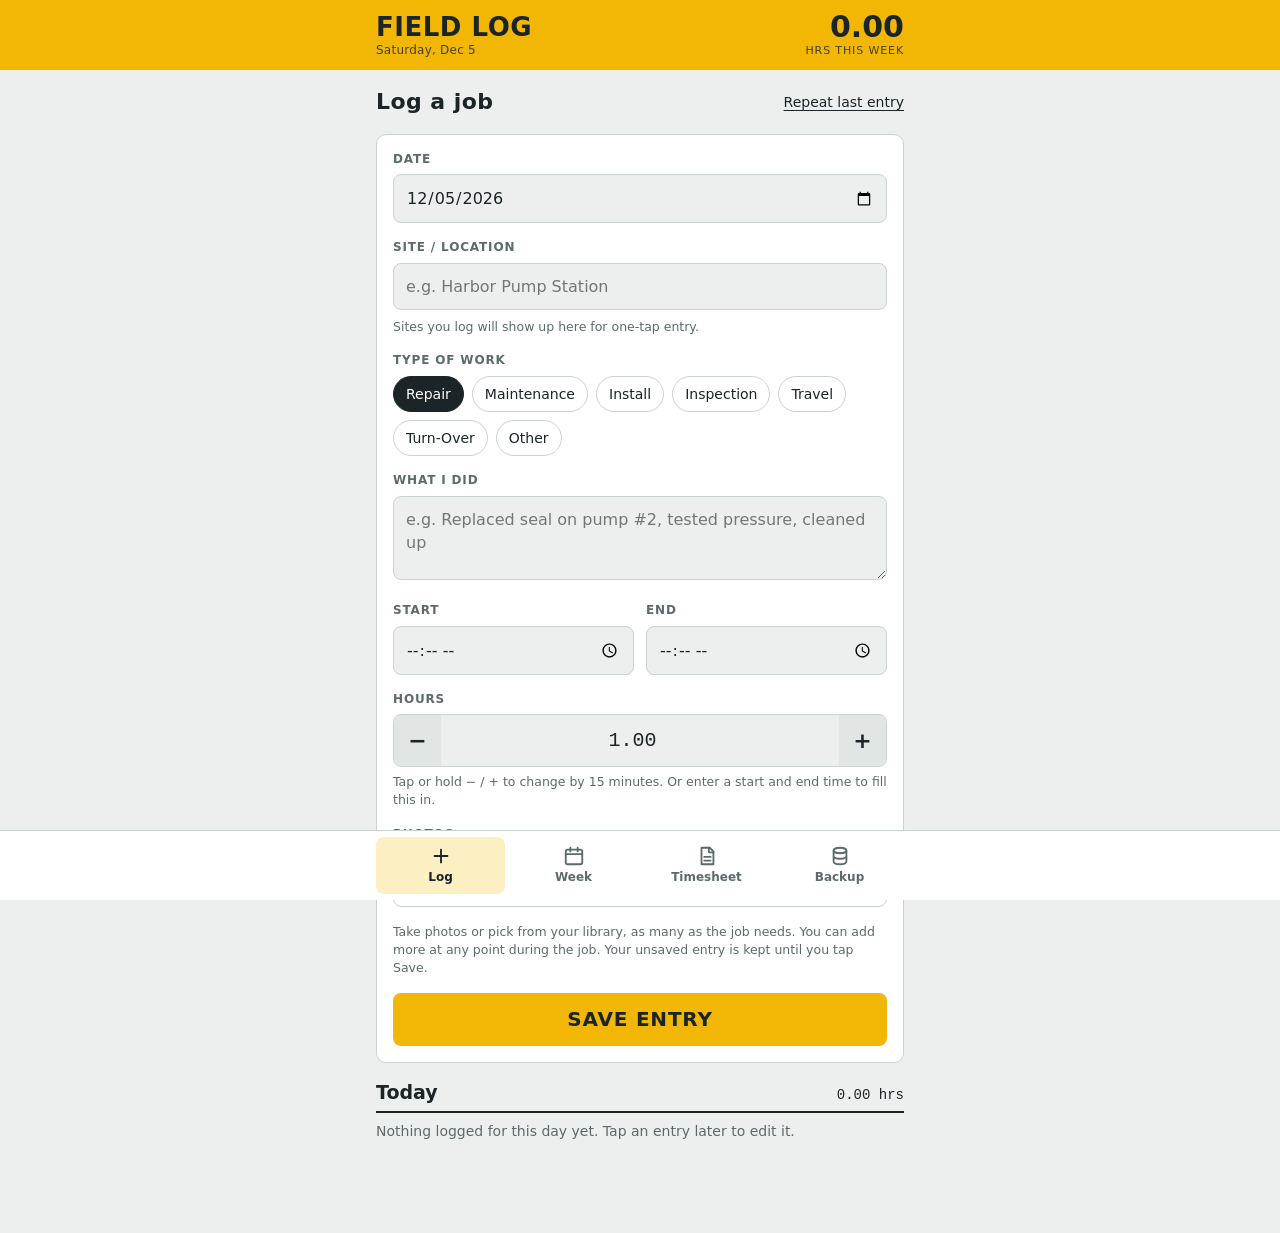
==== commit 2ea653cc: "Hold +/- to change hours; one Add photos button Holding the hour buttons repeats every 15 minutes an" ====
--- a/index.html
+++ b/index.html
@@ -30,7 +30,7 @@
 *{box-sizing:border-box}
 html{-webkit-text-size-adjust:100%;touch-action:manipulation}
 button,a,input,textarea,label{touch-action:manipulation;-webkit-tap-highlight-color:transparent}
-.stepper button{-webkit-user-select:none;user-select:none}
+.stepper button{-webkit-user-select:none;user-select:none;-webkit-touch-callout:none}
 html,body{background:var(--bg);color:var(--ink);margin:0}
 body{font-family:var(--body);font-size:15px;line-height:1.45;padding-bottom:calc(84px + env(safe-area-inset-bottom,0px))}
 body::before{content:"";position:fixed;inset:0 0 auto;height:env(safe-area-inset-top,0px);z-index:10;background:var(--accent)}
@@ -126,8 +126,7 @@
 .thumbs:empty{display:none}
 .thumb{position:relative;aspect-ratio:1;max-width:100%;border-radius:8px;overflow:hidden;border:1px solid var(--line);background:var(--sunk);padding:0;cursor:pointer}
 .thumb img{width:100%;height:100%;object-fit:cover;display:block}
-.kind{position:absolute;left:4px;bottom:4px;font-size:10px;font-weight:700;letter-spacing:.06em;text-transform:uppercase;background:var(--ink);color:var(--surface);border-radius:4px;padding:1px 5px}
-.kind.after{background:var(--accent);color:var(--accent-ink)}
+.thumb .num{position:absolute;left:4px;bottom:4px;font-size:11px;font-weight:700;background:var(--ink);color:var(--surface);border-radius:4px;padding:0 5px;font-family:var(--mono)}
 .entry .pstrip{grid-column:1/-1;display:flex;gap:6px;align-items:center;flex-wrap:wrap}
 .entry .pstrip img{width:44px;height:44px;object-fit:cover;border-radius:6px;border:1px solid var(--line);display:block}
 .viewer{position:fixed;inset:0;z-index:30;background:#000;color:#fff;display:flex;flex-direction:column;padding:env(safe-area-inset-top,0px) env(safe-area-inset-right,0px) env(safe-area-inset-bottom,0px) env(safe-area-inset-left,0px)}
@@ -194,17 +193,16 @@
           <input type="number" id="fHours" min="0" max="24" step="0.25" inputmode="decimal" value="1.00">
           <button type="button" id="hPlus" aria-label="Add 15 minutes">+</button>
         </div>
-        <div class="hint" id="hoursHint">Steps of 15 minutes. Enter a start and end time to fill this in.</div>
+        <div class="hint" id="hoursHint">Tap or hold − / + to change by 15 minutes. Or enter a start and end time to fill this in.</div>
       </div>
       <div class="photos">
         <span class="label">Photos</span>
         <div class="photobtns">
-          <label class="btn ghost photoadd"><input type="file" class="photoInput" id="photoBefore" data-kind="before" accept="image/*" multiple>+ Before photo</label>
-          <label class="btn ghost photoadd"><input type="file" class="photoInput" id="photoAfter" data-kind="after" accept="image/*" multiple>+ After photo</label>
+          <label class="btn ghost photoadd"><input type="file" class="photoInput" id="photoAdd" accept="image/*" multiple>+ Add photos</label>
         </div>
         <div class="thumbs" id="formThumbs"></div>
         <button type="button" class="btn ghost small" id="sharePhotosBtn" hidden>Share these photos</button>
-        <div class="hint" id="photoHint">Take a photo or pick from your library. Add the before photo now and the after photo later. Your unsaved entry is kept until you tap Save.</div>
+        <div class="hint" id="photoHint">Take photos or pick from your library, as many as the job needs. You can add more at any point during the job. Your unsaved entry is kept until you tap Save.</div>
       </div>
       <div class="actions">
         <button type="submit" class="btn primary" id="saveBtn" style="flex-basis:100%">Save entry</button>
@@ -292,7 +290,6 @@
   <div class="vimg"><img id="vImg" alt=""></div>
   <div class="vbar">
     <button type="button" class="btn" id="vPrev" aria-label="Previous photo">‹</button>
-    <button type="button" class="btn" id="vKind">Mark as after</button>
     <button type="button" class="btn" id="vShare">Share</button>
     <button type="button" class="btn danger" id="vDelete">Delete</button>
     <button type="button" class="btn" id="vNext" aria-label="Next photo">›</button>
@@ -310,7 +307,7 @@
 
 <script>
 (function(){
-const APP_VERSION="1.3";
+const APP_VERSION="1.4";
 const CATS=["Repair","Maintenance","Install","Inspection","Travel","Turn-Over","Other"];
 const DAYS=["Mon","Tue","Wed","Thu","Fri","Sat","Sun"];
 const $=s=>document.querySelector(s), $$=s=>[...document.querySelectorAll(s)];
@@ -355,14 +352,14 @@
   async all(){const db=await this.open();return this.req(db.transaction("photos").objectStore("photos").getAll());},
   async del(ids){const db=await this.open();return new Promise((res,rej)=>{const t=db.transaction("photos","readwrite");const st=t.objectStore("photos");ids.forEach(i=>st.delete(i));t.oncomplete=()=>res();t.onerror=t.onabort=()=>rej(t.error);});}
 };
-const photoIndex=new Map(); // entry id -> [{id,kind,createdAt}]
+const photoIndex=new Map(); // entry id -> [{id,createdAt}]
 const thumbURL=new Map();   // photo id -> object URL of its thumbnail
 const formBlobs=new Map();  // photo id -> full image, preloaded so Share opens instantly
-function sortPhotos(arr){arr.sort((a,b)=>(a.kind===b.kind?0:a.kind==="before"?-1:1)||a.createdAt-b.createdAt);}
+function sortPhotos(arr){arr.sort((a,b)=>a.createdAt-b.createdAt);}
 function indexPhoto(p){
   for(const [eid,arr] of photoIndex){const i=arr.findIndex(m=>m.id===p.id);if(i>=0&&eid!==p.entryId){arr.splice(i,1);}}
   if(!photoIndex.has(p.entryId))photoIndex.set(p.entryId,[]);
-  const arr=photoIndex.get(p.entryId),m={id:p.id,kind:p.kind,createdAt:p.createdAt},i=arr.findIndex(x=>x.id===p.id);
+  const arr=photoIndex.get(p.entryId),m={id:p.id,createdAt:p.createdAt},i=arr.findIndex(x=>x.id===p.id);
   if(i>=0)arr[i]=m; else arr.push(m); sortPhotos(arr);
   if(!thumbURL.has(p.id)&&p.thumb)thumbURL.set(p.id,URL.createObjectURL(p.thumb));
 }
@@ -389,7 +386,7 @@
   try{const full=await draw(1600,0.78),th=await draw(240,0.6);return{blob:full.b,thumb:th.b,w:full.w,h:full.h};}
   finally{URL.revokeObjectURL(u);}
 }
-function photoName(info,kind,n){const site=(info.site||"site").replace(/[^a-z0-9]+/gi,"-").replace(/^-+|-+$/g,"").slice(0,30)||"site";return `${info.date||iso(new Date())}_${site}_${kind}_${n}.jpg`;}
+function photoName(info,n){const site=(info.site||"site").replace(/[^a-z0-9]+/gi,"-").replace(/^-+|-+$/g,"").slice(0,30)||"site";return `${info.date||iso(new Date())}_${site}_${n}.jpg`;}
 function blobToDataURL(b){return new Promise((res,rej)=>{const r=new FileReader();r.onload=()=>res(r.result);r.onerror=()=>rej(r.error);r.readAsDataURL(b);});}
 function dataURLToBlob(d){const k=d.indexOf(",");const head=d.slice(0,k),bin=atob(d.slice(k+1));const a=new Uint8Array(bin.length);for(let i=0;i<bin.length;i++)a[i]=bin.charCodeAt(i);return new Blob([a],{type:(head.match(/:(.*?);/)||[])[1]||"image/jpeg"});}
 
@@ -406,8 +403,23 @@
 function renderCats(){$("#catChips").innerHTML=CATS.map(c=>`<button type="button" class="chip" aria-pressed="${c===state.cat}" data-cat="${c}">${c}</button>`).join("");}
 $("#catChips").addEventListener("click",e=>{const b=e.target.closest("[data-cat]");if(!b)return;state.cat=b.dataset.cat;renderCats();});
 function setHours(h){h=Math.max(0,Math.min(24,q4(h)));fHours.value=fmtH(h);}
-$("#hMinus").onclick=()=>{setHours((parseFloat(fHours.value)||0)-0.25);clearTimes();};
-$("#hPlus").onclick=()=>{setHours((parseFloat(fHours.value)||0)+0.25);clearTimes();};
+// Tap to change by 15 minutes; hold to keep changing (speeds up after about a second).
+function bindStepper(btn,delta){
+  let wait=null,rep=null,fromPointer=false;
+  const step=()=>{const before=parseFloat(fHours.value)||0;setHours(before+delta);clearTimes();return (parseFloat(fHours.value)||0)!==before;};
+  const stop=()=>{clearTimeout(wait);clearInterval(rep);wait=rep=null;};
+  btn.addEventListener("pointerdown",e=>{
+    if(e.pointerType==="mouse"&&e.button!==0)return;
+    e.preventDefault(); fromPointer=true; stop(); step();
+    try{btn.setPointerCapture(e.pointerId);}catch(_){}
+    let n=0;
+    wait=setTimeout(()=>{rep=setInterval(()=>{if(!step()){stop();return;} if(++n===8){clearInterval(rep);rep=setInterval(()=>{if(!step())stop();},80);}},160);},400);
+  });
+  ["pointerup","pointercancel","lostpointercapture"].forEach(t=>btn.addEventListener(t,stop));
+  btn.addEventListener("click",()=>{if(fromPointer){fromPointer=false;return;} step();}); // keyboard
+  btn.addEventListener("contextmenu",e=>e.preventDefault());
+}
+bindStepper($("#hMinus"),-0.25); bindStepper($("#hPlus"),0.25);
 function clearTimes(){if(fStart.value||fEnd.value){fStart.value="";fEnd.value="";$("#hoursHint").textContent="Start and end cleared because hours were changed by hand.";}}
 function calcFromTimes(){
   if(!fStart.value||!fEnd.value)return;
@@ -442,7 +454,7 @@
     if(!keepDate) fDate.value=iso(new Date());
     fSite.value="";fWhat.value="";fStart.value="";fEnd.value="";setHours(1);
   }
-  $("#hoursHint").textContent="Steps of 15 minutes. Enter a start and end time to fill this in.";
+  $("#hoursHint").textContent="Tap or hold − / + to change by 15 minutes. Or enter a start and end time to fill this in.";
   $("#formTitle").textContent="Log a job"; $("#saveBtn").textContent="Save entry";
   $("#cancelEdit").hidden=true; $("#deleteBtn").hidden=true; armDelete(false);
   renderAll();
@@ -505,7 +517,7 @@
   const box=$("#formThumbs");
   if(!photosOK){$(".photobtns").hidden=true;$("#photoHint").textContent="Photos aren't available in this browser.";box.innerHTML="";$("#sharePhotosBtn").hidden=true;return;}
   const list=photoIndex.get(currentFormId())||[];
-  box.innerHTML=list.map(m=>`<button type="button" class="thumb" data-view="${m.id}" aria-label="View ${m.kind} photo"><img src="${thumbURL.get(m.id)||""}" alt=""><span class="kind ${m.kind}">${m.kind}</span></button>`).join("");
+  box.innerHTML=list.map((m,i)=>`<button type="button" class="thumb" data-view="${m.id}" aria-label="View photo ${i+1}"><img src="${thumbURL.get(m.id)||""}" alt=""><span class="num">${i+1}</span></button>`).join("");
   const sb=$("#sharePhotosBtn"); sb.hidden=!list.length; sb.textContent=list.length>1?`Share these ${list.length} photos`:"Share this photo";
   const want=new Set(list.map(m=>m.id)); [...formBlobs.keys()].forEach(k=>{if(!want.has(k))formBlobs.delete(k);});
   list.forEach(m=>{if(!formBlobs.has(m.id))PDB.get(m.id).then(p=>{if(p)formBlobs.set(m.id,p.blob);}).catch(()=>{});});
@@ -513,19 +525,18 @@
 $("#formThumbs").addEventListener("click",e=>{const b=e.target.closest("[data-view]");if(b)openViewer(currentFormId(),b.dataset.view);});
 $$(".photoInput").forEach(inp=>inp.addEventListener("change",async()=>{
   const files=[...inp.files]; inp.value=""; if(!files.length)return;
-  const kind=inp.dataset.kind, eid=currentFormId(); let ok=0;
+  const eid=currentFormId(); let ok=0;
   toast(files.length>1?`Adding ${files.length} photos…`:"Adding photo…");
   for(const f of files){
-    try{const r=await processImage(f);const p={id:"p"+uid(),entryId:eid,kind,createdAt:Date.now(),blob:r.blob,thumb:r.thumb,w:r.w,h:r.h};await PDB.put(p);indexPhoto(p);ok++;}catch(e){}
+    try{const r=await processImage(f);const p={id:"p"+uid(),entryId:eid,createdAt:Date.now(),blob:r.blob,thumb:r.thumb,w:r.w,h:r.h};await PDB.put(p);indexPhoto(p);ok++;}catch(e){}
   }
   saveDraft(); renderAll();
-  const K=kind[0].toUpperCase()+kind.slice(1);
-  toast(ok===files.length?(ok>1?`${ok} ${kind} photos added`:`${K} photo added`):ok?`Added ${ok} of ${files.length}. Some couldn't be read.`:"Couldn't add that photo. The phone may be out of storage.");
+  toast(ok===files.length?(ok>1?`${ok} photos added`:"Photo added"):ok?`Added ${ok} of ${files.length}. Some couldn't be read.`:"Couldn't add that photo. The phone may be out of storage.");
 }));
 $("#sharePhotosBtn").onclick=async()=>{
-  const list=photoIndex.get(currentFormId())||[], info={date:fDate.value,site:fSite.value.trim()}, n={before:0,after:0};
+  const list=photoIndex.get(currentFormId())||[], info={date:fDate.value,site:fSite.value.trim()};
   if(list.some(m=>!formBlobs.has(m.id))){renderFormThumbs();toast("Getting photos ready. Tap again in a moment.");return;}
-  const files=list.map(m=>new File([formBlobs.get(m.id)],photoName(info,m.kind,++n[m.kind]),{type:"image/jpeg"}));
+  const files=list.map((m,i)=>new File([formBlobs.get(m.id)],photoName(info,i+1),{type:"image/jpeg"}));
   const r=await shareFiles(files); if(r==="retry")toast("Tap Share again");
 };
 
@@ -537,8 +548,7 @@
   let p=null; try{p=await PDB.get(id);}catch(e){}
   if(!p){toast("Couldn't open that photo.");closeV();return;}
   vCur=p; if(vURL)URL.revokeObjectURL(vURL); vURL=URL.createObjectURL(p.blob); $("#vImg").src=vURL;
-  $("#vLabel").textContent=`${p.kind==="after"?"After":"Before"} · ${vIdx+1} of ${vList.length}`;
-  $("#vKind").textContent=p.kind==="after"?"Mark as before":"Mark as after";
+  $("#vLabel").textContent=`Photo ${vIdx+1} of ${vList.length}`;
   $("#vPrev").disabled=vIdx===0; $("#vNext").disabled=vIdx>=vList.length-1; vArm(false);
 }
 function closeV(){$("#viewer").hidden=true;document.documentElement.style.overflow="";if(vURL){URL.revokeObjectURL(vURL);vURL=null;}$("#vImg").removeAttribute("src");vCur=null;}
@@ -547,14 +557,9 @@
 $("#vPrev").onclick=()=>{if(vIdx>0){vIdx--;showV();}};
 $("#vNext").onclick=()=>{if(vIdx<vList.length-1){vIdx++;showV();}};
 document.addEventListener("keydown",e=>{if($("#viewer").hidden)return;if(e.key==="Escape")closeV();else if(e.key==="ArrowLeft")$("#vPrev").click();else if(e.key==="ArrowRight")$("#vNext").click();});
-$("#vKind").onclick=async()=>{
-  if(!vCur)return; const p=Object.assign({},vCur,{kind:vCur.kind==="after"?"before":"after"});
-  try{await PDB.put(p);}catch(e){toast("Couldn't change it. Try again.");return;}
-  indexPhoto(p); vList=(photoIndex.get(vEntry)||[]).map(m=>m.id); vIdx=Math.max(0,vList.indexOf(p.id)); renderAll(); showV();
-};
 $("#vShare").onclick=async()=>{
   if(!vCur)return; const info={date:fDate.value,site:fSite.value.trim()};
-  const r=await shareFiles([new File([vCur.blob],photoName(info,vCur.kind,vIdx+1),{type:"image/jpeg"})]); if(r==="retry")toast("Tap Share again");
+  const r=await shareFiles([new File([vCur.blob],photoName(info,vIdx+1),{type:"image/jpeg"})]); if(r==="retry")toast("Tap Share again");
 };
 $("#vDelete").onclick=async()=>{
   if(!vCur)return; if(!vDelArmed){vArm(true);return;}
@@ -701,7 +706,7 @@
     try{
       const all=await PDB.all(); parts.push(',"photos":[');
       for(const p of all){ if(!ids.has(p.entryId))continue;
-        parts.push((n?",":"")+JSON.stringify({id:p.id,entryId:p.entryId,kind:p.kind,createdAt:p.createdAt,w:p.w,h:p.h,data:await blobToDataURL(p.blob),thumb:await blobToDataURL(p.thumb)}));
+        parts.push((n?",":"")+JSON.stringify({id:p.id,entryId:p.entryId,createdAt:p.createdAt,w:p.w,h:p.h,data:await blobToDataURL(p.blob),thumb:await blobToDataURL(p.thumb)}));
         n++; btn.textContent=`Preparing backup… ${n}`; }
       parts.push("]");
     }catch(e){resetBackupBtn();toast("Couldn't read the photos for the backup.");return;}
@@ -738,7 +743,7 @@
     const ids=new Set(state.entries.map(x=>x.id)), have=new Set(); photoIndex.forEach(a=>a.forEach(m=>have.add(m.id)));
     for(const ph of o.photos){
       if(!ph||!ids.has(ph.entryId)||have.has(ph.id)||!ph.data)continue;
-      try{const p={id:ph.id,entryId:ph.entryId,kind:ph.kind==="after"?"after":"before",createdAt:ph.createdAt||Date.now(),w:ph.w,h:ph.h,blob:dataURLToBlob(ph.data),thumb:dataURLToBlob(ph.thumb||ph.data)};await PDB.put(p);indexPhoto(p);added++;}
+      try{const p={id:ph.id,entryId:ph.entryId,createdAt:ph.createdAt||Date.now(),w:ph.w,h:ph.h,blob:dataURLToBlob(ph.data),thumb:dataURLToBlob(ph.thumb||ph.data)};await PDB.put(p);indexPhoto(p);added++;}
       catch(e){failed++;}
     }
   }
